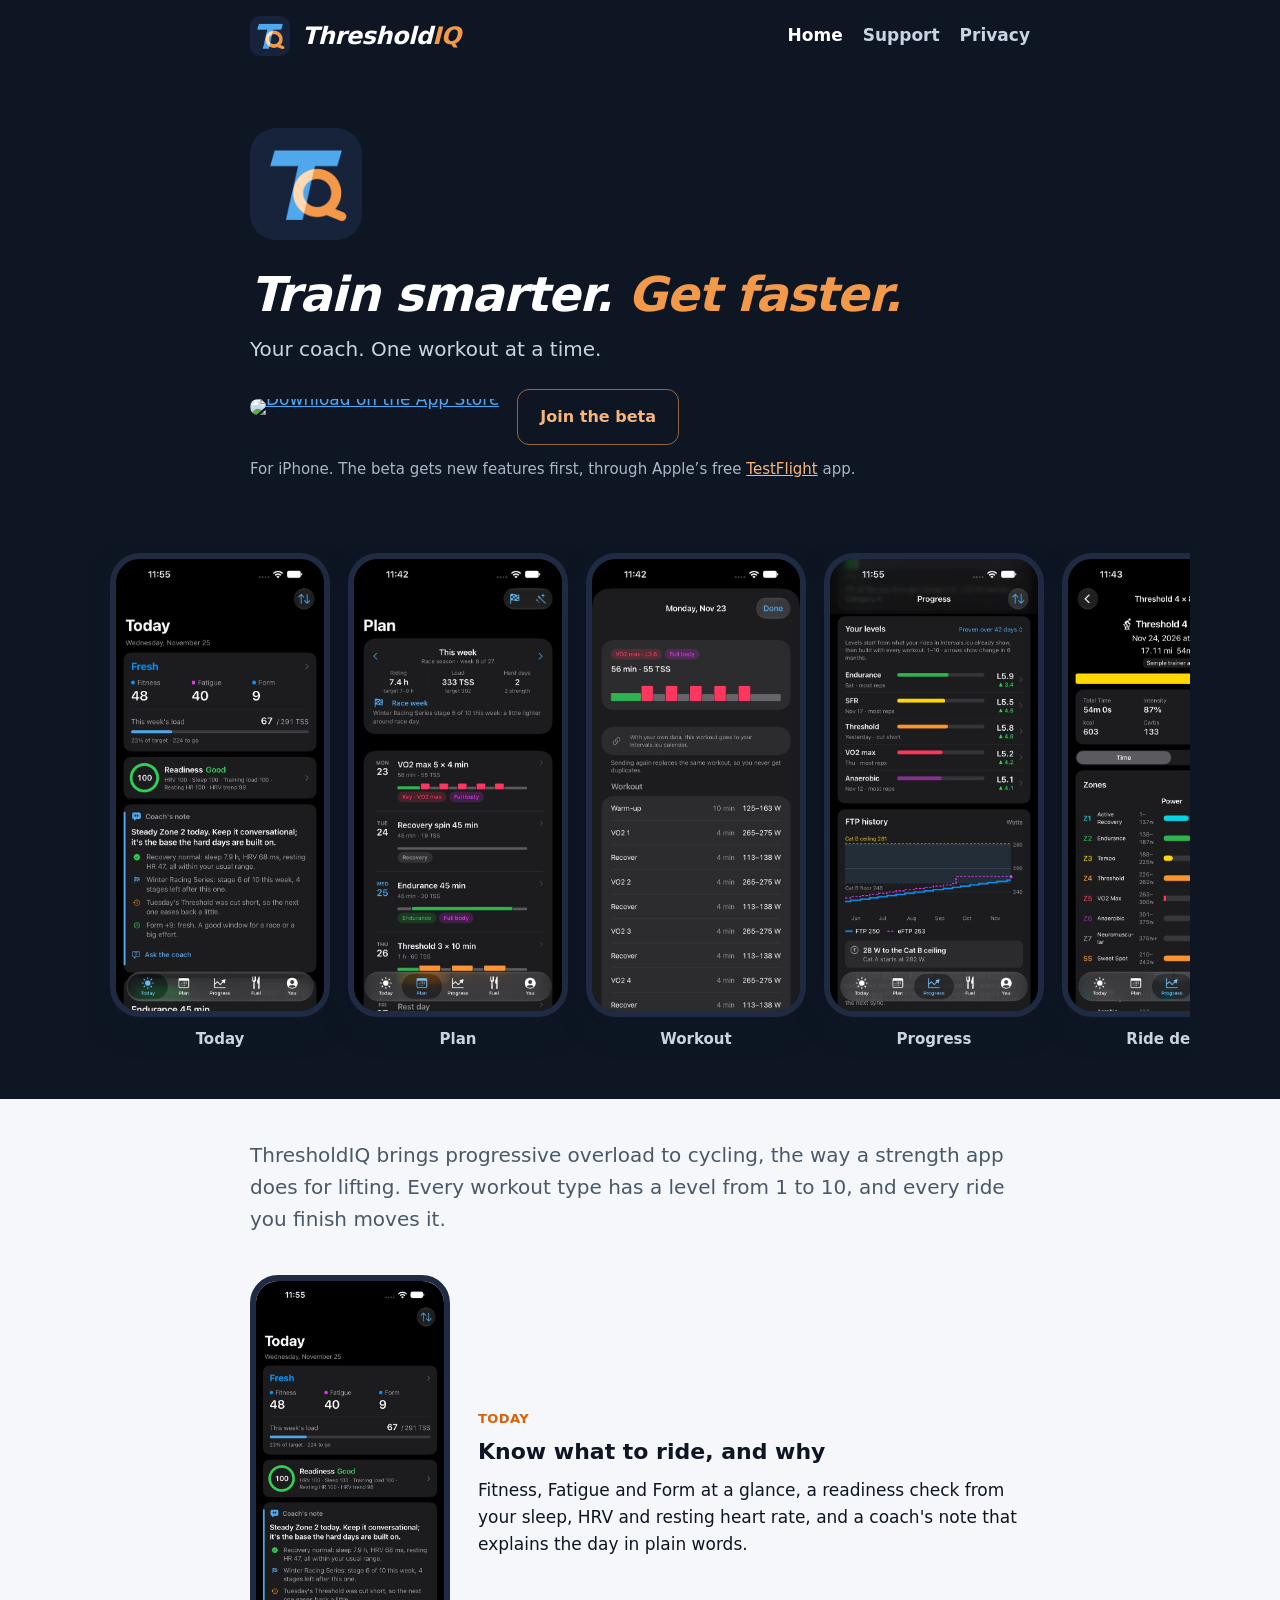
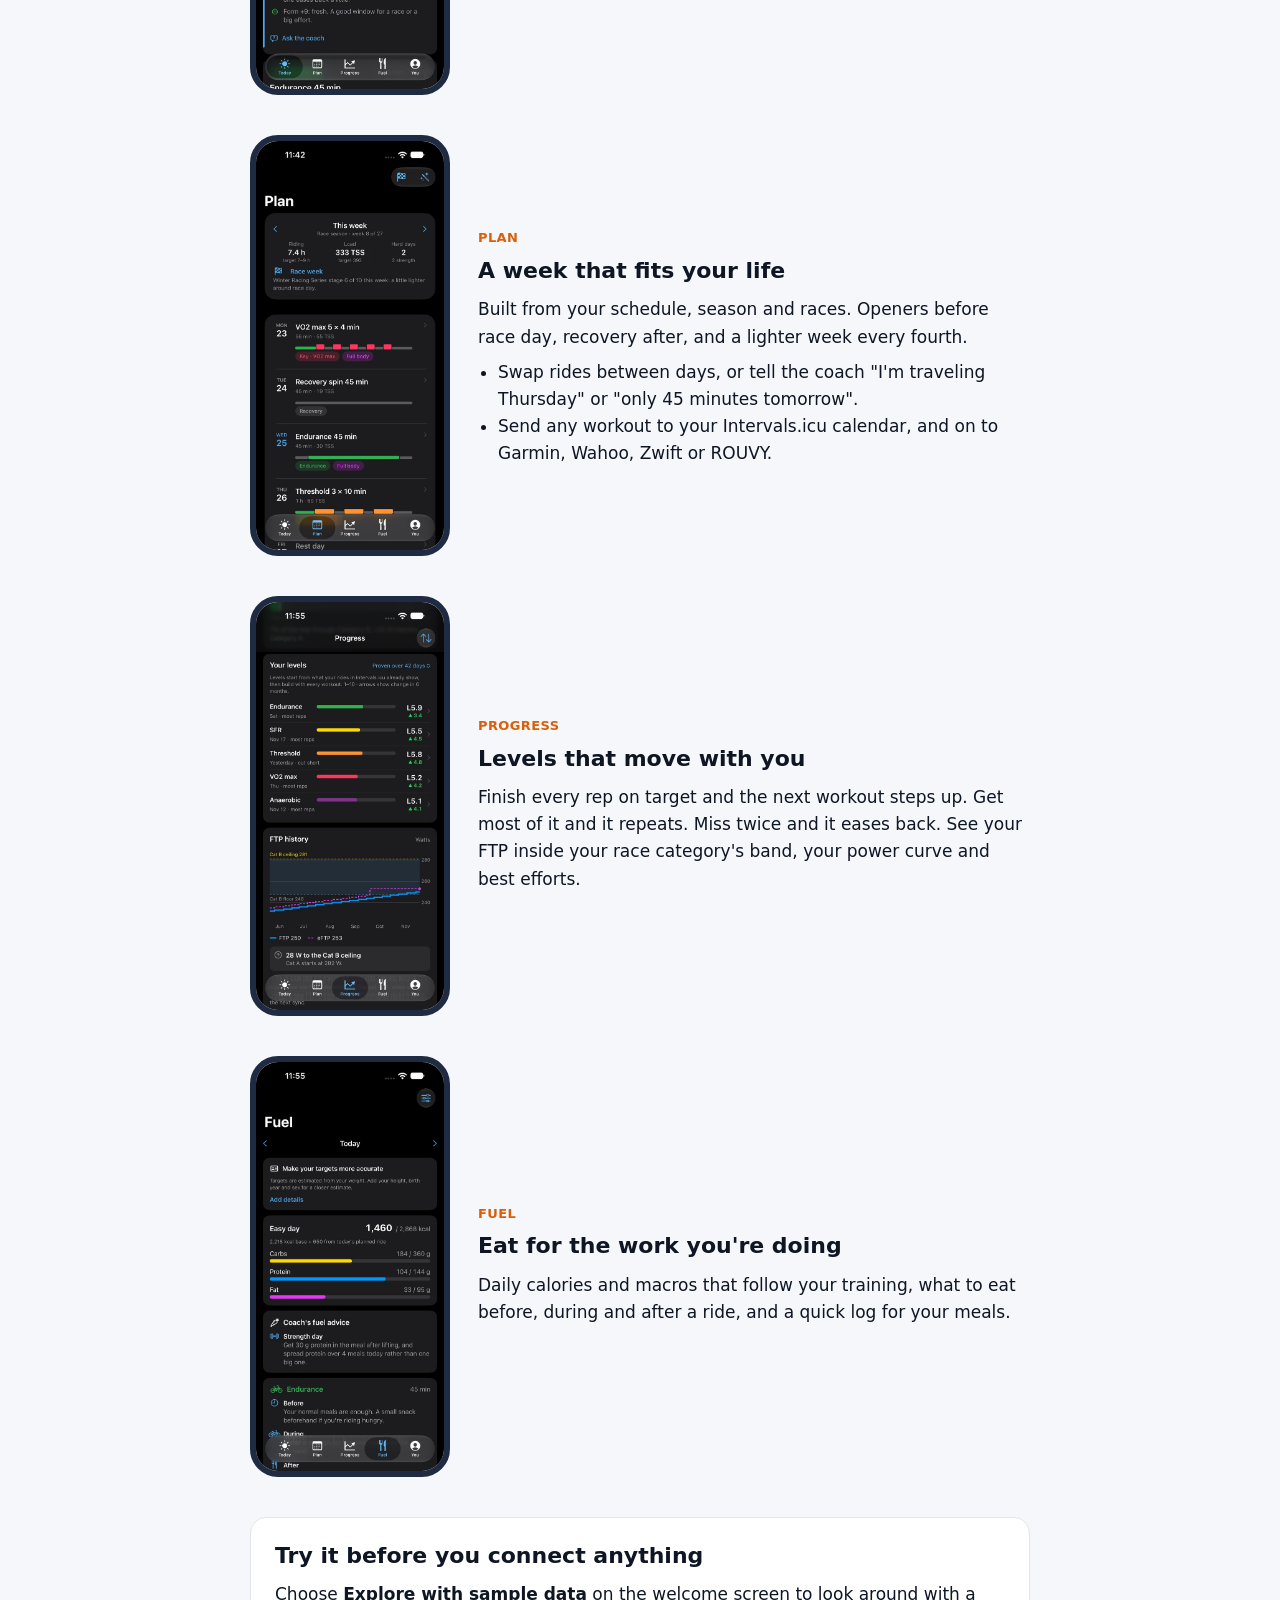
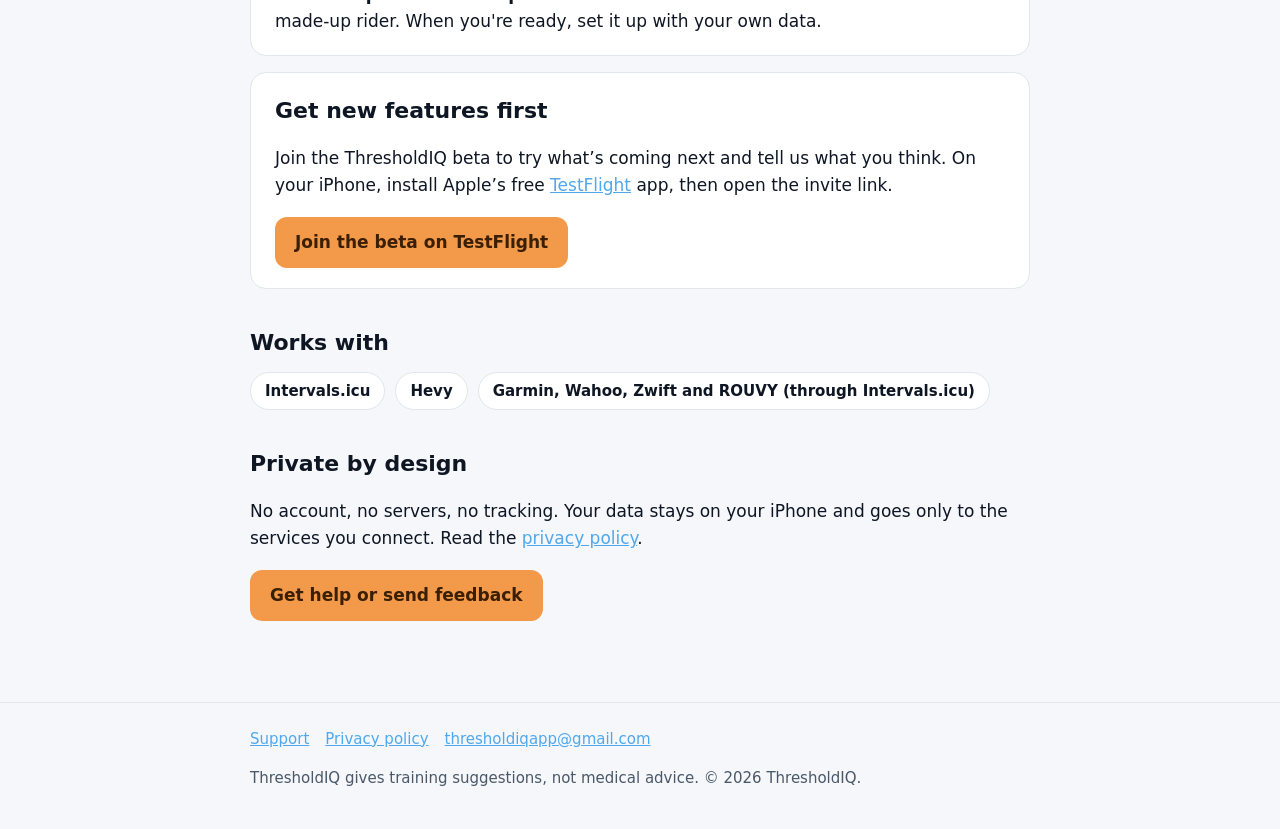
==== index.html @ c9ca1967 "Home: link the TestFlight app in the hero Co-Authored-By: Claude Opus 5.5 <noreply@anthropic.com> Cl" ====
<!doctype html>
<html lang="en">
<head>
<meta charset="utf-8">
<meta name="viewport" content="width=device-width, initial-scale=1">
<title>ThresholdIQ — Train smarter. Get faster.</title>
<meta name="description" content="Progressive overload for cycling. Every workout type has a level, and every ride you finish moves it. Works with Intervals.icu and Hevy.">
<meta property="og:title" content="ThresholdIQ — Train smarter. Get faster.">
<meta property="og:description" content="Progressive overload for cycling. Your coach, one workout at a time.">
<meta property="og:image" content="https://chadritchie.github.io/thresholdiq-site/assets/og-image.png">
<meta property="og:url" content="https://chadritchie.github.io/thresholdiq-site/">
<meta name="twitter:card" content="summary_large_image">
<link rel="icon" href="assets/favicon.png">
<link rel="apple-touch-icon" href="assets/apple-touch-icon.png">
<link rel="stylesheet" href="assets/site.css?v=1.3.1">
</head>
<body>
<a class="skip" href="#main">Skip to content</a>
<header class="site"><div class="wrap">
<a class="brand" href=""><img src="assets/icon-256.png" alt=""><span class="wordmark">Threshold<span>IQ</span></span></a>
<nav class="site" aria-label="Main"><a href="" aria-current="page">Home</a><a href="support/">Support</a><a href="privacy/">Privacy</a></nav>
</div></header>
<section class="hero"><div class="wrap">
<img src="assets/icon-256.png" alt="ThresholdIQ app icon">
<h1>Train smarter. <span>Get faster.</span></h1>
<p>Your coach. One workout at a time.</p>
<div class="get">
<a class="appstore" href="https://apps.apple.com/us/app/thresholdiq-cycling-coach/id6838112143?itscg=30200&amp;itsct=apps_box_badge&amp;mttnsubad=6838112143"><img src="https://toolbox.marketingtools.apple.com/api/v2/badges/download-on-the-app-store/black/en-us?releaseDate=1795478400" alt="Download on the App Store" width="168" height="56"></a>
<a class="beta" href="https://testflight.apple.com/join/zXCqH4Hj">Join the beta</a>
</div>
<p class="fine">For iPhone. The beta gets new features first, through Apple&rsquo;s free <a href="https://apps.apple.com/us/app/testflight/id899247664">TestFlight</a> app.</p>
</div></section>

<section class="strip" aria-label="Screenshots">
<div class="shots">
<figure><img src="assets/screens/today.jpg" alt="Today: Fitness 48, Fatigue 40, Form +9, readiness 100 (good) and the coach's note" width="220" loading="lazy"><figcaption>Today</figcaption></figure>
<figure><img src="assets/screens/plan.jpg" alt="Plan: the week's workouts day by day" width="220" loading="lazy"><figcaption>Plan</figcaption></figure>
<figure><img src="assets/screens/workout.jpg" alt="A planned workout with its intervals and watt targets" width="220" loading="lazy"><figcaption>Workout</figcaption></figure>
<figure><img src="assets/screens/progress.jpg" alt="Progress: workout levels around L5 and FTP history with eFTP and the category ceiling" width="220" loading="lazy"><figcaption>Progress</figcaption></figure>
<figure><img src="assets/screens/ride-detail.jpg" alt="A ride's details with zones and charts" width="220" loading="lazy"><figcaption>Ride detail</figcaption></figure>
<figure><img src="assets/screens/fuel.jpg" alt="Fuel: an easy day's calories and macros so far, with the coach's fuel advice" width="220" loading="lazy"><figcaption>Fuel</figcaption></figure>
</div>
</section>

<main id="main"><div class="wrap">
<p class="lead">ThresholdIQ brings progressive overload to cycling, the way a strength app does for lifting. Every workout type has a level from 1 to 10, and every ride you finish moves it.</p>

<div class="feature">
<img src="assets/screens/today.jpg" alt="" loading="lazy">
<div><span class="pill">Today</span><h2>Know what to ride, and why</h2>
<p>Fitness, Fatigue and Form at a glance, a readiness check from your sleep, HRV and resting heart rate, and a coach's note that explains the day in plain words.</p></div>
</div>

<div class="feature">
<img src="assets/screens/plan.jpg" alt="" loading="lazy">
<div><span class="pill">Plan</span><h2>A week that fits your life</h2>
<p>Built from your schedule, season and races. Openers before race day, recovery after, and a lighter week every fourth.</p>
<ul><li>Swap rides between days, or tell the coach "I'm traveling Thursday" or "only 45 minutes tomorrow".</li>
<li>Send any workout to your Intervals.icu calendar, and on to Garmin, Wahoo, Zwift or ROUVY.</li></ul></div>
</div>

<div class="feature">
<img src="assets/screens/progress.jpg" alt="" loading="lazy">
<div><span class="pill">Progress</span><h2>Levels that move with you</h2>
<p>Finish every rep on target and the next workout steps up. Get most of it and it repeats. Miss twice and it eases back. See your FTP inside your race category's band, your power curve and best efforts.</p></div>
</div>

<div class="feature">
<img src="assets/screens/fuel.jpg" alt="" loading="lazy">
<div><span class="pill">Fuel</span><h2>Eat for the work you're doing</h2>
<p>Daily calories and macros that follow your training, what to eat before, during and after a ride, and a quick log for your meals.</p></div>
</div>

<div class="card">
<h2 style="margin-top:0">Try it before you connect anything</h2>
<p style="margin:0">Choose <strong>Explore with sample data</strong> on the welcome screen to look around with a made-up rider. When you're ready, set it up with your own data.</p>
</div>

<div class="card" id="beta">
<h2 style="margin-top:0">Get new features first</h2>
<p>Join the ThresholdIQ beta to try what&rsquo;s coming next and tell us what you think. On your iPhone, install Apple&rsquo;s free <a href="https://apps.apple.com/us/app/testflight/id899247664">TestFlight</a> app, then open the invite link.</p>
<p style="margin:0"><a class="btn" href="https://testflight.apple.com/join/zXCqH4Hj">Join the beta on TestFlight</a></p>
</div>

<h2>Works with</h2>
<div class="works"><span>Intervals.icu</span><span>Hevy</span><span>Garmin, Wahoo, Zwift and ROUVY (through Intervals.icu)</span></div>

<h2>Private by design</h2>
<p>No account, no servers, no tracking. Your data stays on your iPhone and goes only to the services you connect. Read the <a href="privacy/">privacy policy</a>.</p>

<p><a class="btn" href="support/">Get help or send feedback</a></p>
</div></main>
<footer class="site"><div class="wrap">
<a href="support/">Support</a><a href="privacy/">Privacy policy</a><a href="mailto:thresholdiqapp@gmail.com">thresholdiqapp@gmail.com</a>
<p>ThresholdIQ gives training suggestions, not medical advice. © 2026 ThresholdIQ.</p>
</div></footer>
</body>
</html>
---- assets/site.css ----
:root{--navy:#0E1624;--tile:#16233A;--blue:#4FA8EE;--orange:#F2994A;--orange-light:#D9600B;--ink:#0E1624;--muted:#4A5868;--bg:#F5F7FA;--card:#FFFFFF;--line:#E1E6ED}
@media (prefers-color-scheme: dark){:root{--ink:#F2F4F8;--muted:#AAB6C5;--bg:#0E1624;--card:#16233A;--line:#24344F;--orange-light:#F2994A}}
*{box-sizing:border-box}
body{margin:0;font-family:Inter,-apple-system,BlinkMacSystemFont,"Segoe UI",system-ui,sans-serif;background:var(--bg);color:var(--ink);line-height:1.6;font-size:17px}
a{color:var(--blue)}a:hover{color:var(--orange-light)}
.skip{position:absolute;left:-999px}.skip:focus{left:16px;top:16px;background:var(--card);padding:8px 12px;border-radius:8px;z-index:9}
header.site{background:var(--navy);color:#fff}
header.site .wrap{display:flex;align-items:center;justify-content:space-between;gap:16px;flex-wrap:wrap;padding-top:16px;padding-bottom:16px}
.brand{display:inline-flex;align-items:center;gap:12px;color:#fff;text-decoration:none}
.brand img{width:40px;height:40px;border-radius:10px}
.wordmark{font-weight:900;font-style:italic;font-size:24px;letter-spacing:-.5px;color:#fff}
.wordmark span{color:var(--orange)}
nav.site a{color:#C9D4E2;text-decoration:none;margin-left:20px;font-weight:600}
nav.site a:hover,nav.site a[aria-current=page]{color:#fff}
.wrap{max-width:820px;margin:0 auto;padding:0 20px}
main{padding:40px 0 64px}
h1{font-size:clamp(32px,6vw,48px);line-height:1.1;margin:0 0 12px;font-weight:900;font-style:italic;letter-spacing:-1px}
h2{font-size:22px;margin:36px 0 8px}
.lead{font-size:20px;color:var(--muted);margin:0 0 24px}
.card{background:var(--card);border:1px solid var(--line);border-radius:16px;padding:20px 24px;margin:16px 0}
.hero{background:var(--navy);color:#fff;padding:56px 0}
.hero h1{color:#fff}.hero h1 span{color:var(--orange)}
.hero p{color:#C9D4E2;font-size:20px;margin:0}
.hero img{width:112px;height:112px;border-radius:26px;margin-bottom:20px}
.grid{display:grid;grid-template-columns:repeat(auto-fit,minmax(220px,1fr));gap:16px}
.btn{display:inline-block;background:var(--orange);color:#3A1F02;font-weight:700;text-decoration:none;padding:12px 20px;border-radius:12px;min-height:44px}
.btn:hover{color:#3A1F02;filter:brightness(1.05)}
footer.site{border-top:1px solid var(--line);padding:24px 0;color:var(--muted);font-size:15px}
footer.site a{margin-right:16px}
.meta{color:var(--muted);font-size:15px}
/* 1.1: screenshots, feature rows, social image */
.hero .status{display:inline-block;margin-top:20px;padding:6px 14px;border-radius:999px;background:rgba(242,153,74,.16);color:#F7B57A;font-weight:700;font-size:15px;text-decoration:none}
.hero a.status:hover{background:rgba(242,153,74,.28)}
.shots{display:flex;gap:18px;overflow-x:auto;scroll-snap-type:x mandatory;padding:8px 20px 20px;margin:0 auto;max-width:1100px}
.shots figure{flex:0 0 auto;margin:0;scroll-snap-align:center;text-align:center}
.shots img{display:block;width:220px;height:auto;border-radius:30px;border:6px solid #1E2B42;box-shadow:0 12px 30px rgba(14,22,36,.25)}
.shots figcaption{margin-top:10px;font-weight:700;font-size:15px;color:var(--muted)}
.strip{background:var(--navy);padding:8px 0 28px}
.strip figcaption{color:#C9D4E2}
.feature{display:grid;grid-template-columns:200px 1fr;gap:28px;align-items:center;margin:40px 0}
.feature img{width:200px;border-radius:28px;border:6px solid #1E2B42}
.feature h2{margin-top:0}
.feature p{margin:0 0 8px}
.feature ul{margin:8px 0 0;padding-left:20px}
@media (max-width:560px){.feature{grid-template-columns:1fr}.feature img{width:180px;margin:0 auto}}
.pill{display:inline-block;font-size:13px;font-weight:800;letter-spacing:.4px;text-transform:uppercase;color:var(--orange-light);margin-bottom:4px}
.works{display:flex;flex-wrap:wrap;gap:10px;margin:12px 0 0}
.works span{background:var(--card);border:1px solid var(--line);border-radius:999px;padding:6px 14px;font-weight:600;font-size:15px}
@media (prefers-reduced-motion:no-preference){.shots{scroll-behavior:smooth}}
/* 1.3: App Store badge and beta link */
.get{display:flex;flex-wrap:wrap;align-items:center;gap:14px 18px;margin-top:24px}
.get .appstore{display:inline-block;line-height:0}
.get .appstore img{height:56px;width:auto}
.get .beta{display:inline-flex;align-items:center;height:56px;padding:0 22px;border-radius:12px;border:1.5px solid rgba(242,153,74,.6);color:#F7B57A;font-weight:700;font-size:16px;text-decoration:none}
.get .beta:hover{background:rgba(242,153,74,.16);color:#F7B57A}
.hero .fine{font-size:15px;color:#AAB6C5;margin-top:12px}
.hero .fine a{color:#F7B57A}
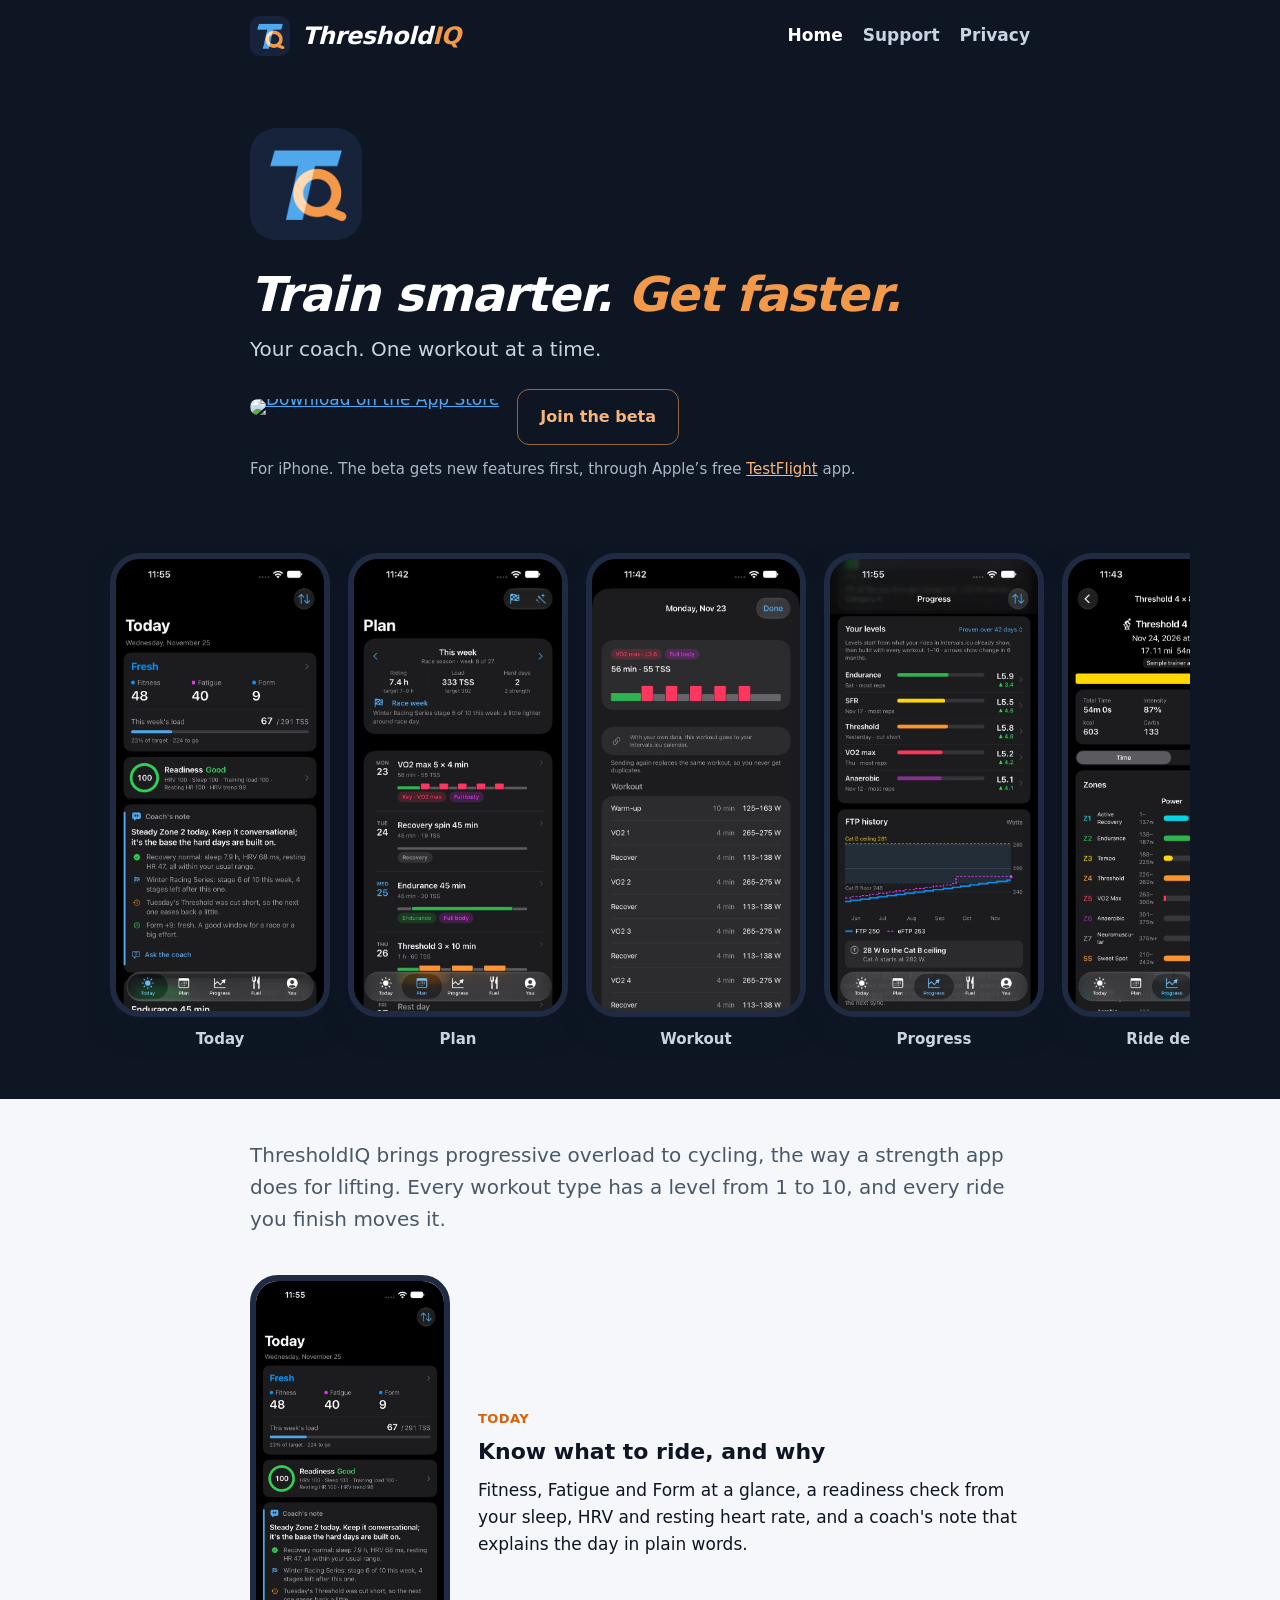
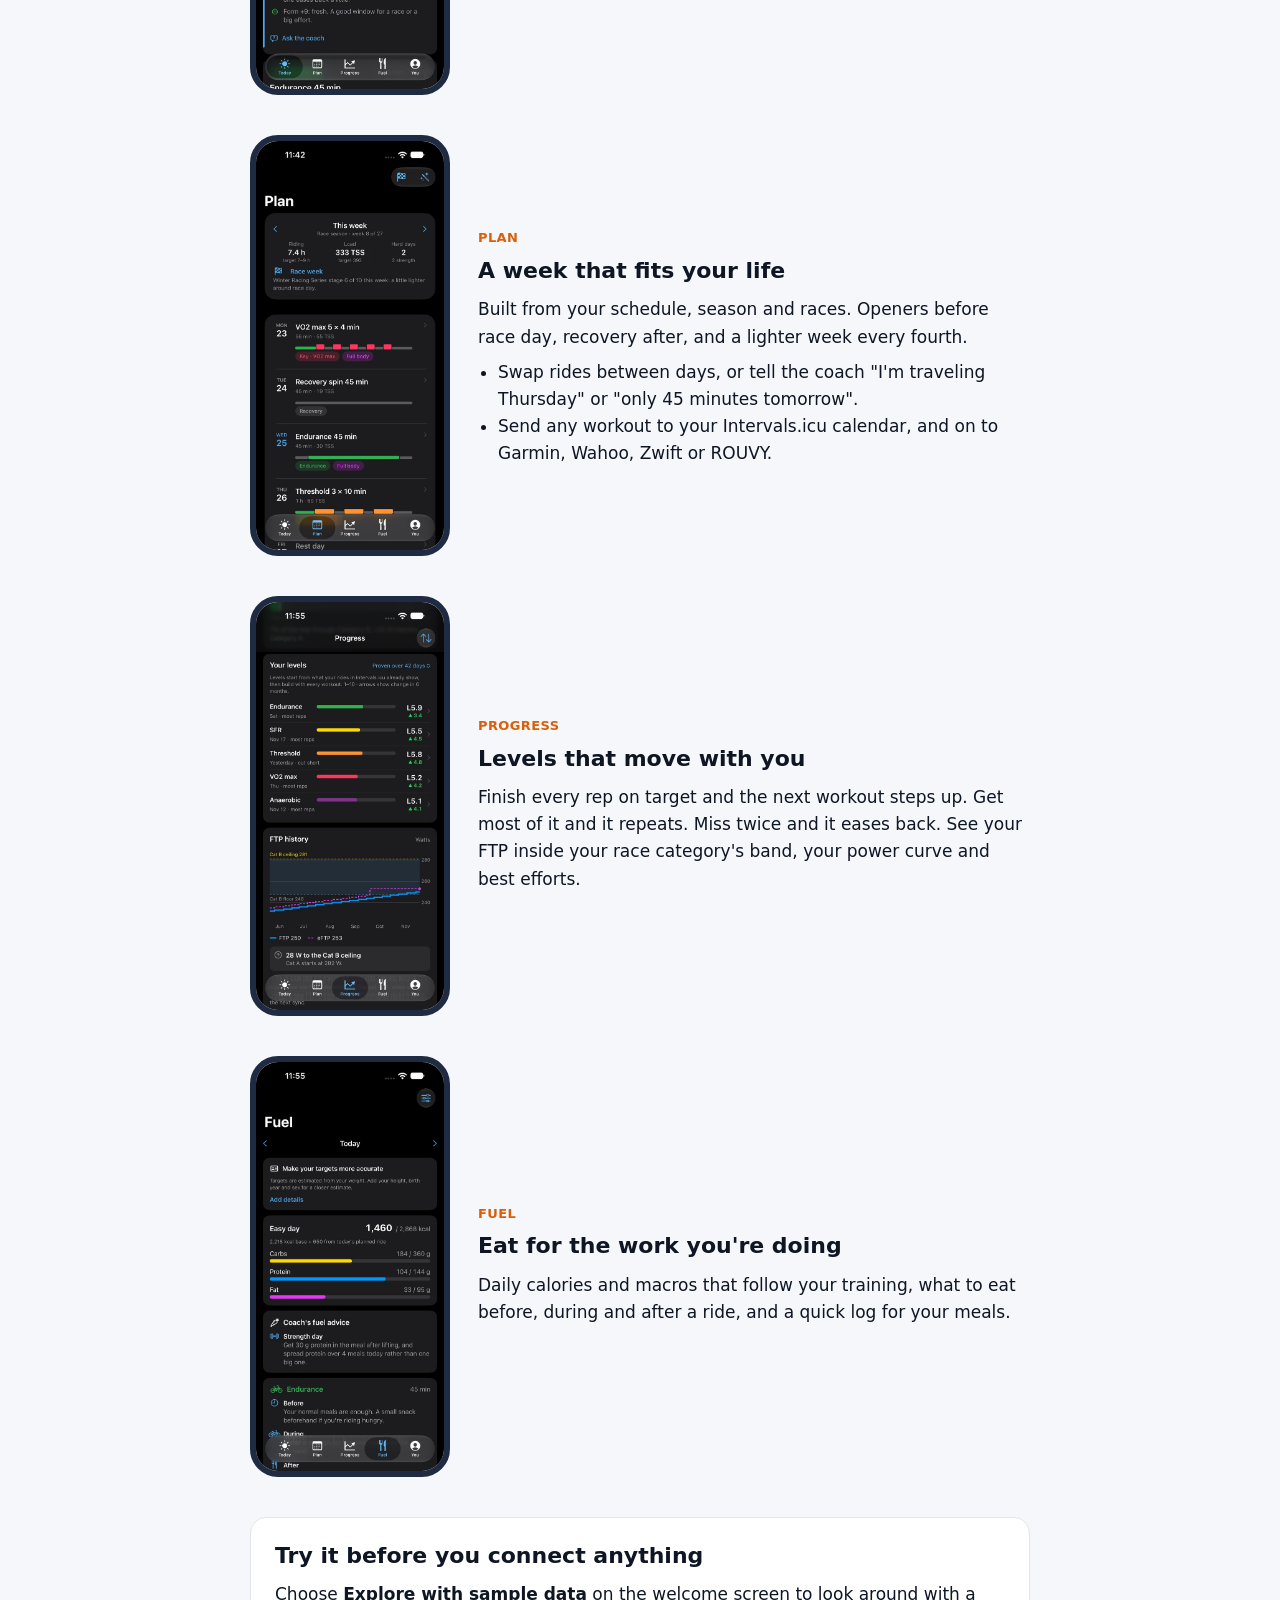
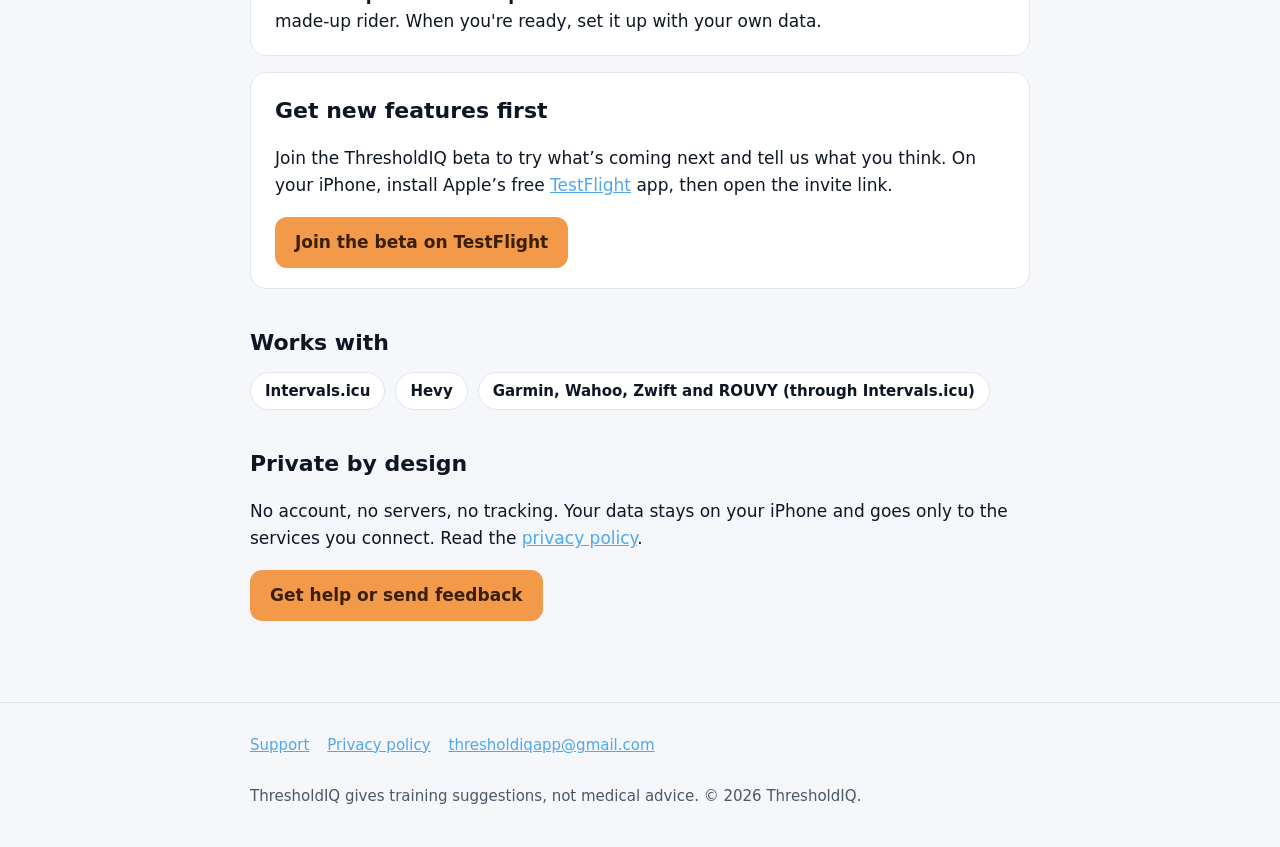
==== commit 78fb8efd: "Footer links stay on one line and are easier to tap on phones Co-Authored-By: Claude Opus 5.5 <norep" ====
--- a/index.html
+++ b/index.html
@@ -12,7 +12,7 @@
 <meta name="twitter:card" content="summary_large_image">
 <link rel="icon" href="assets/favicon.png">
 <link rel="apple-touch-icon" href="assets/apple-touch-icon.png">
-<link rel="stylesheet" href="assets/site.css?v=1.3.1">
+<link rel="stylesheet" href="assets/site.css?v=1.3.2">
 </head>
 <body>
 <a class="skip" href="#main">Skip to content</a>
--- a/assets/site.css
+++ b/assets/site.css
@@ -55,3 +55,5 @@
 .get .beta:hover{background:rgba(242,153,74,.16);color:#F7B57A}
 .hero .fine{font-size:15px;color:#AAB6C5;margin-top:12px}
 .hero .fine a{color:#F7B57A}
+/* Footer links: keep each on one line, with room to tap */
+footer.site a{display:inline-block;white-space:nowrap;margin:0 18px 6px 0;padding:6px 0}
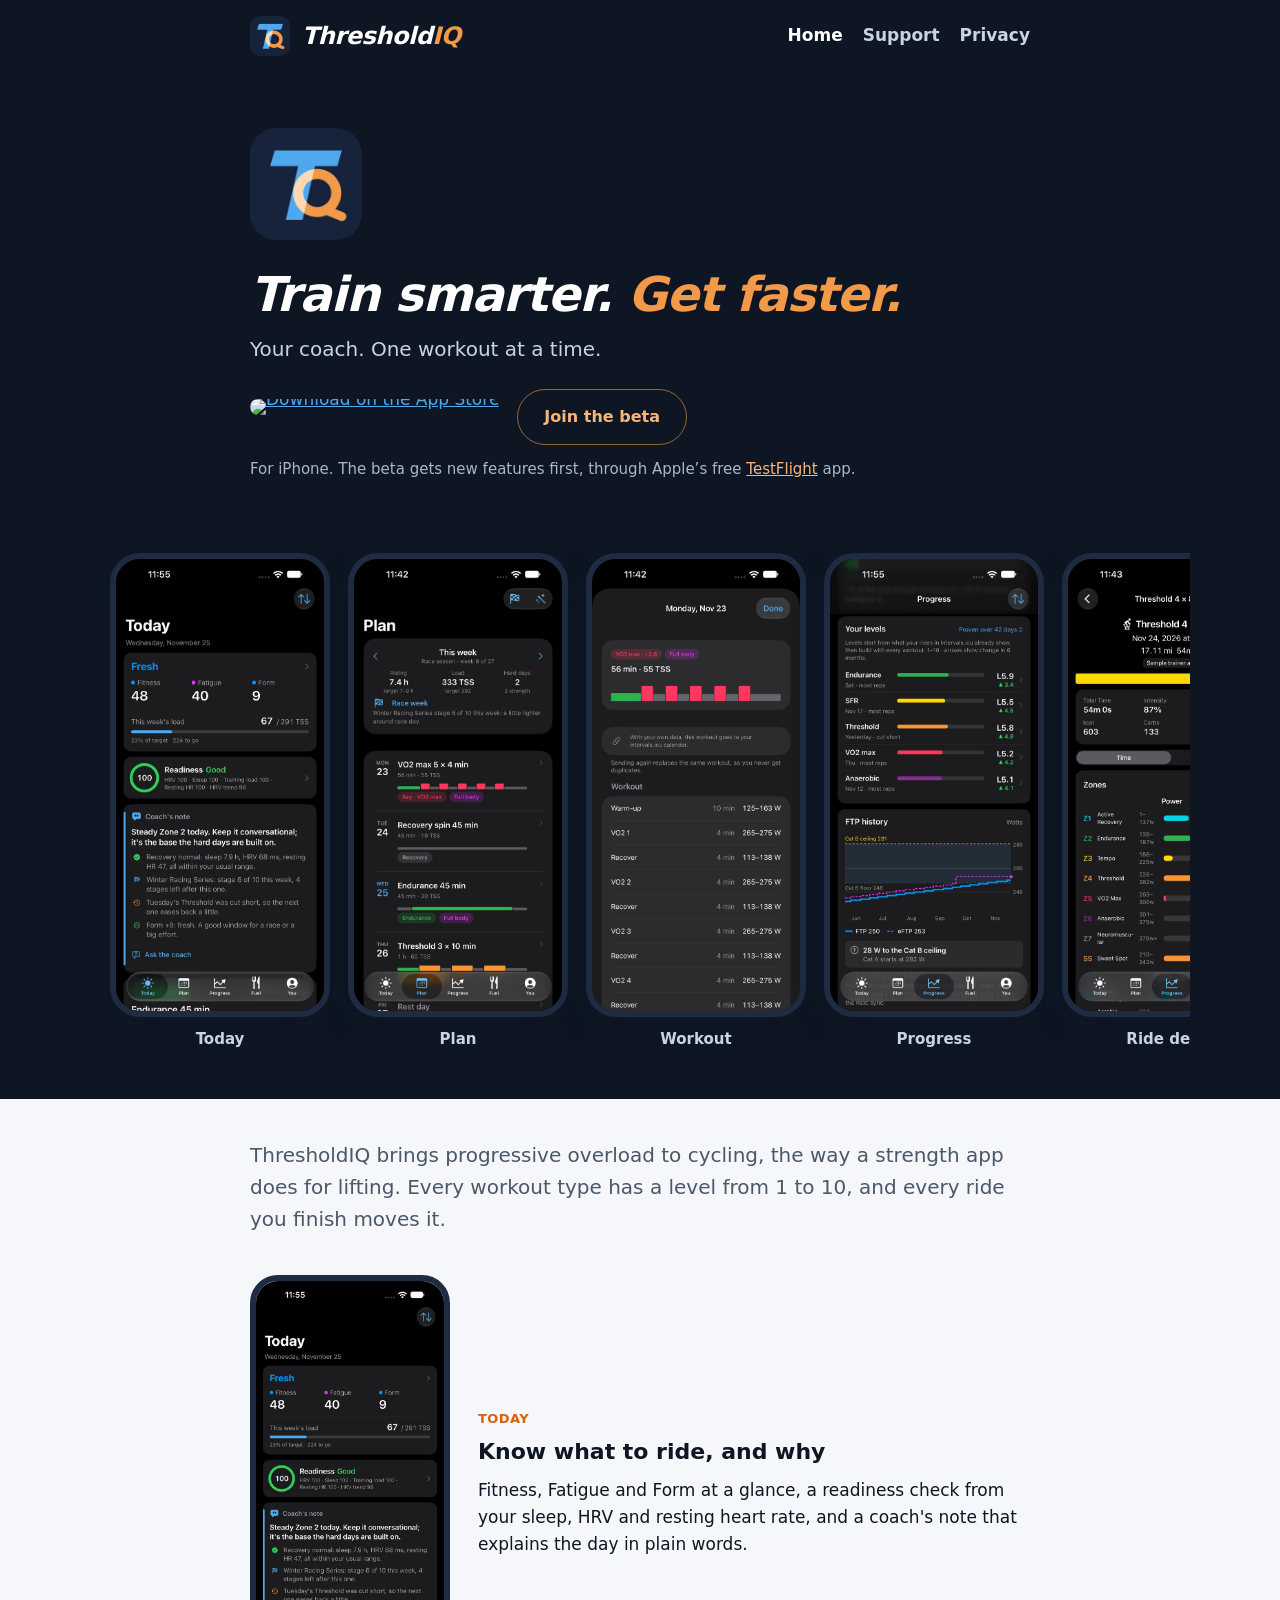
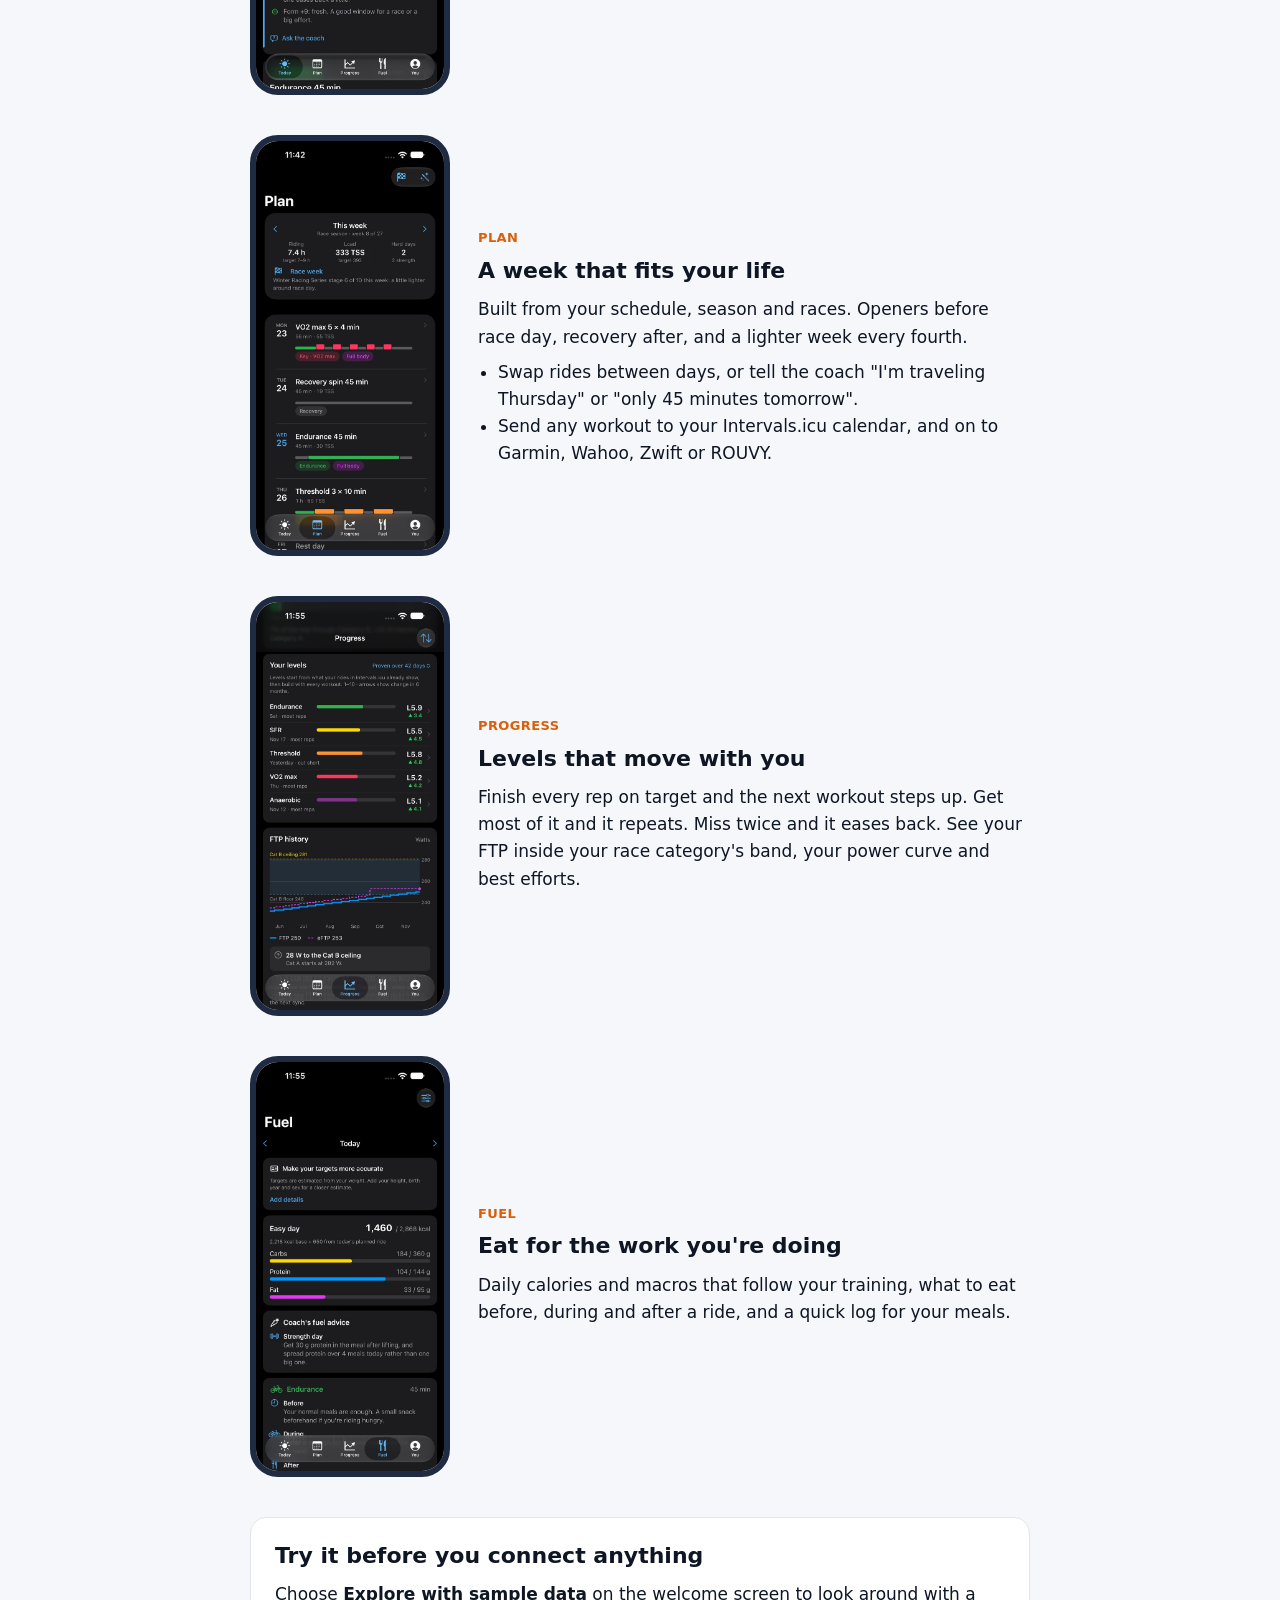
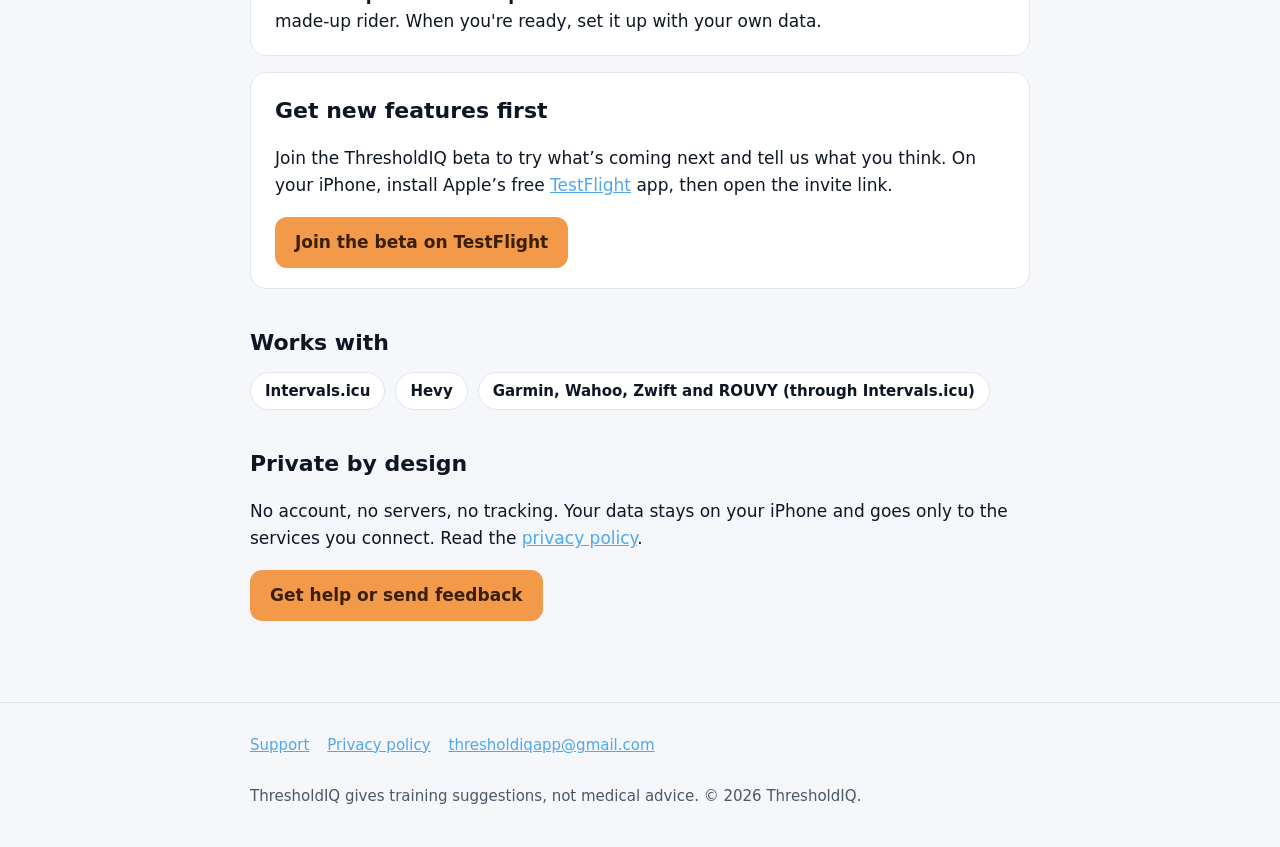
==== commit 047bb13f: "Join the beta: capsule shape to match the App Store badge Co-Authored-By: Claude Opus 5.5 <noreply@a" ====
--- a/index.html
+++ b/index.html
@@ -12,7 +12,7 @@
 <meta name="twitter:card" content="summary_large_image">
 <link rel="icon" href="assets/favicon.png">
 <link rel="apple-touch-icon" href="assets/apple-touch-icon.png">
-<link rel="stylesheet" href="assets/site.css?v=1.3.2">
+<link rel="stylesheet" href="assets/site.css?v=1.3.3">
 </head>
 <body>
 <a class="skip" href="#main">Skip to content</a>
--- a/assets/site.css
+++ b/assets/site.css
@@ -51,7 +51,7 @@
 .get{display:flex;flex-wrap:wrap;align-items:center;gap:14px 18px;margin-top:24px}
 .get .appstore{display:inline-block;line-height:0}
 .get .appstore img{height:56px;width:auto}
-.get .beta{display:inline-flex;align-items:center;height:56px;padding:0 22px;border-radius:12px;border:1.5px solid rgba(242,153,74,.6);color:#F7B57A;font-weight:700;font-size:16px;text-decoration:none}
+.get .beta{display:inline-flex;align-items:center;height:56px;padding:0 26px;border-radius:999px;border:1.5px solid rgba(242,153,74,.6);color:#F7B57A;font-weight:700;font-size:16px;text-decoration:none}
 .get .beta:hover{background:rgba(242,153,74,.16);color:#F7B57A}
 .hero .fine{font-size:15px;color:#AAB6C5;margin-top:12px}
 .hero .fine a{color:#F7B57A}
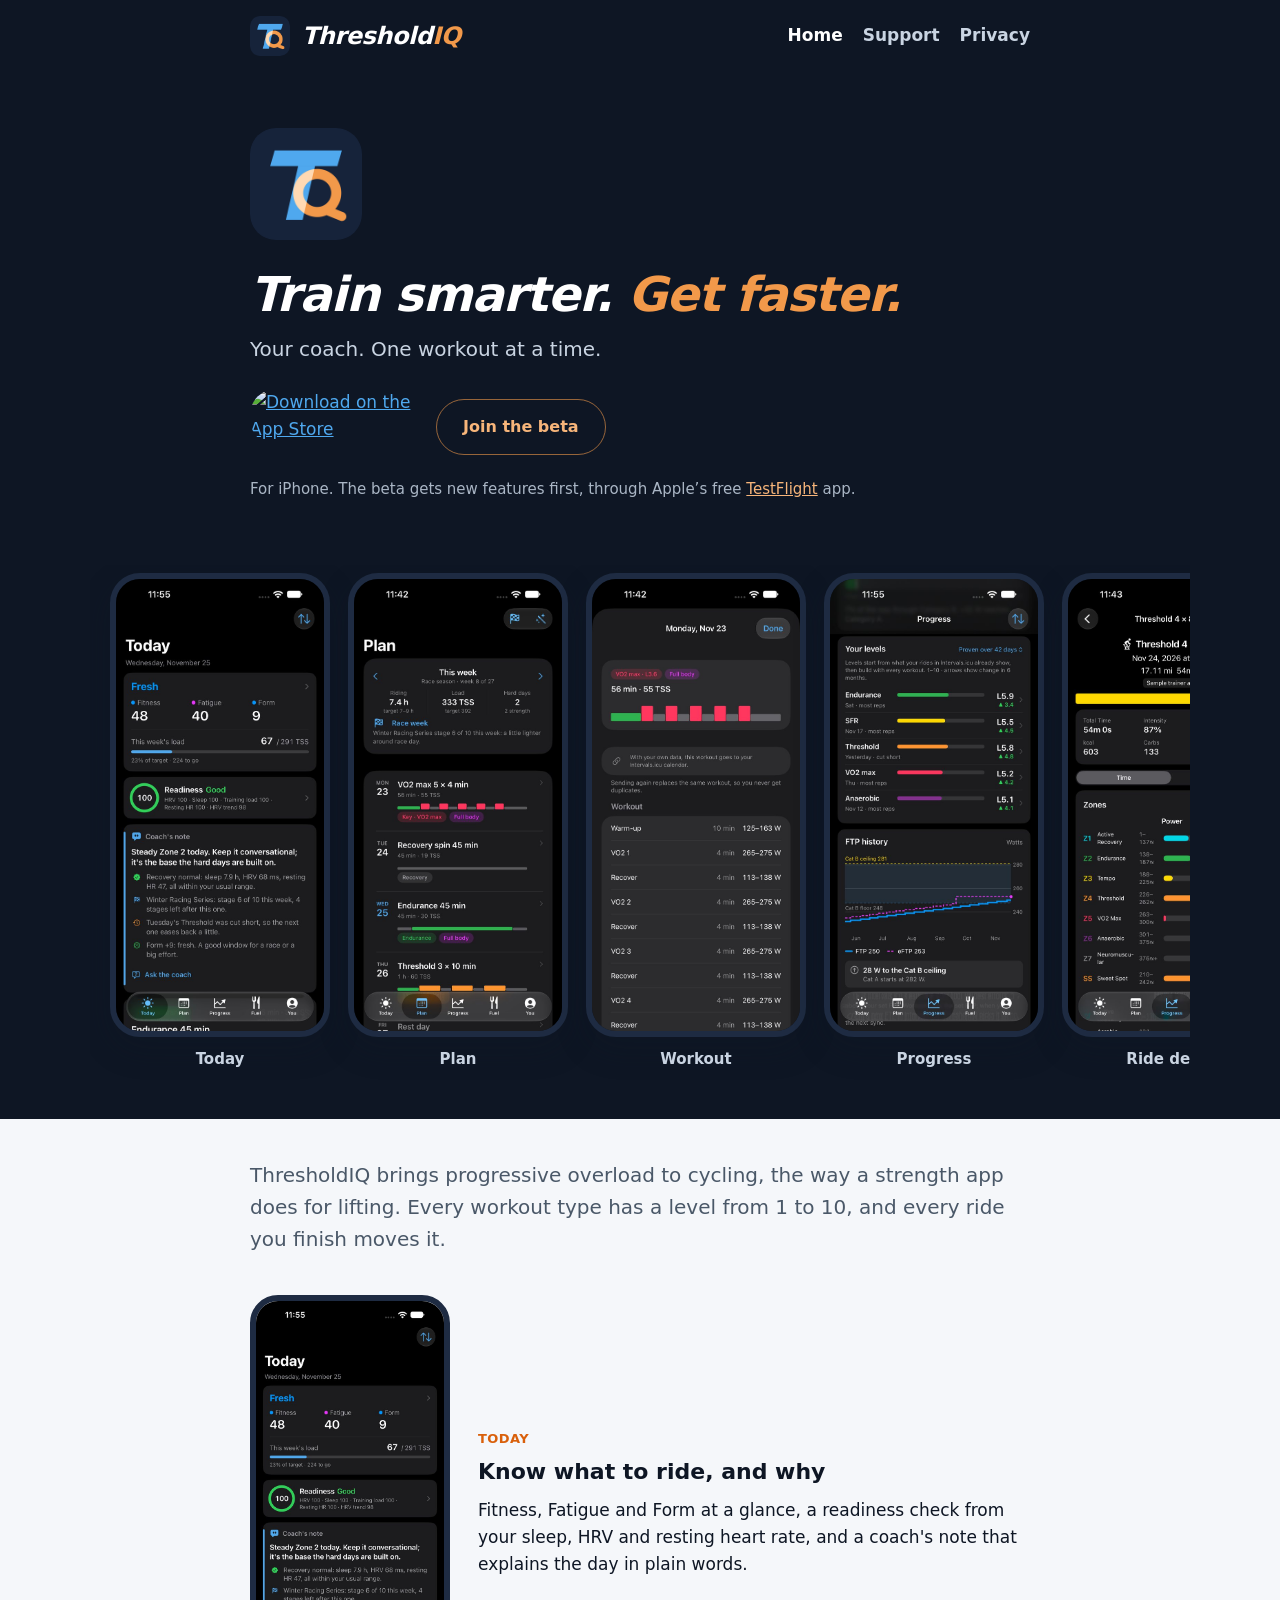
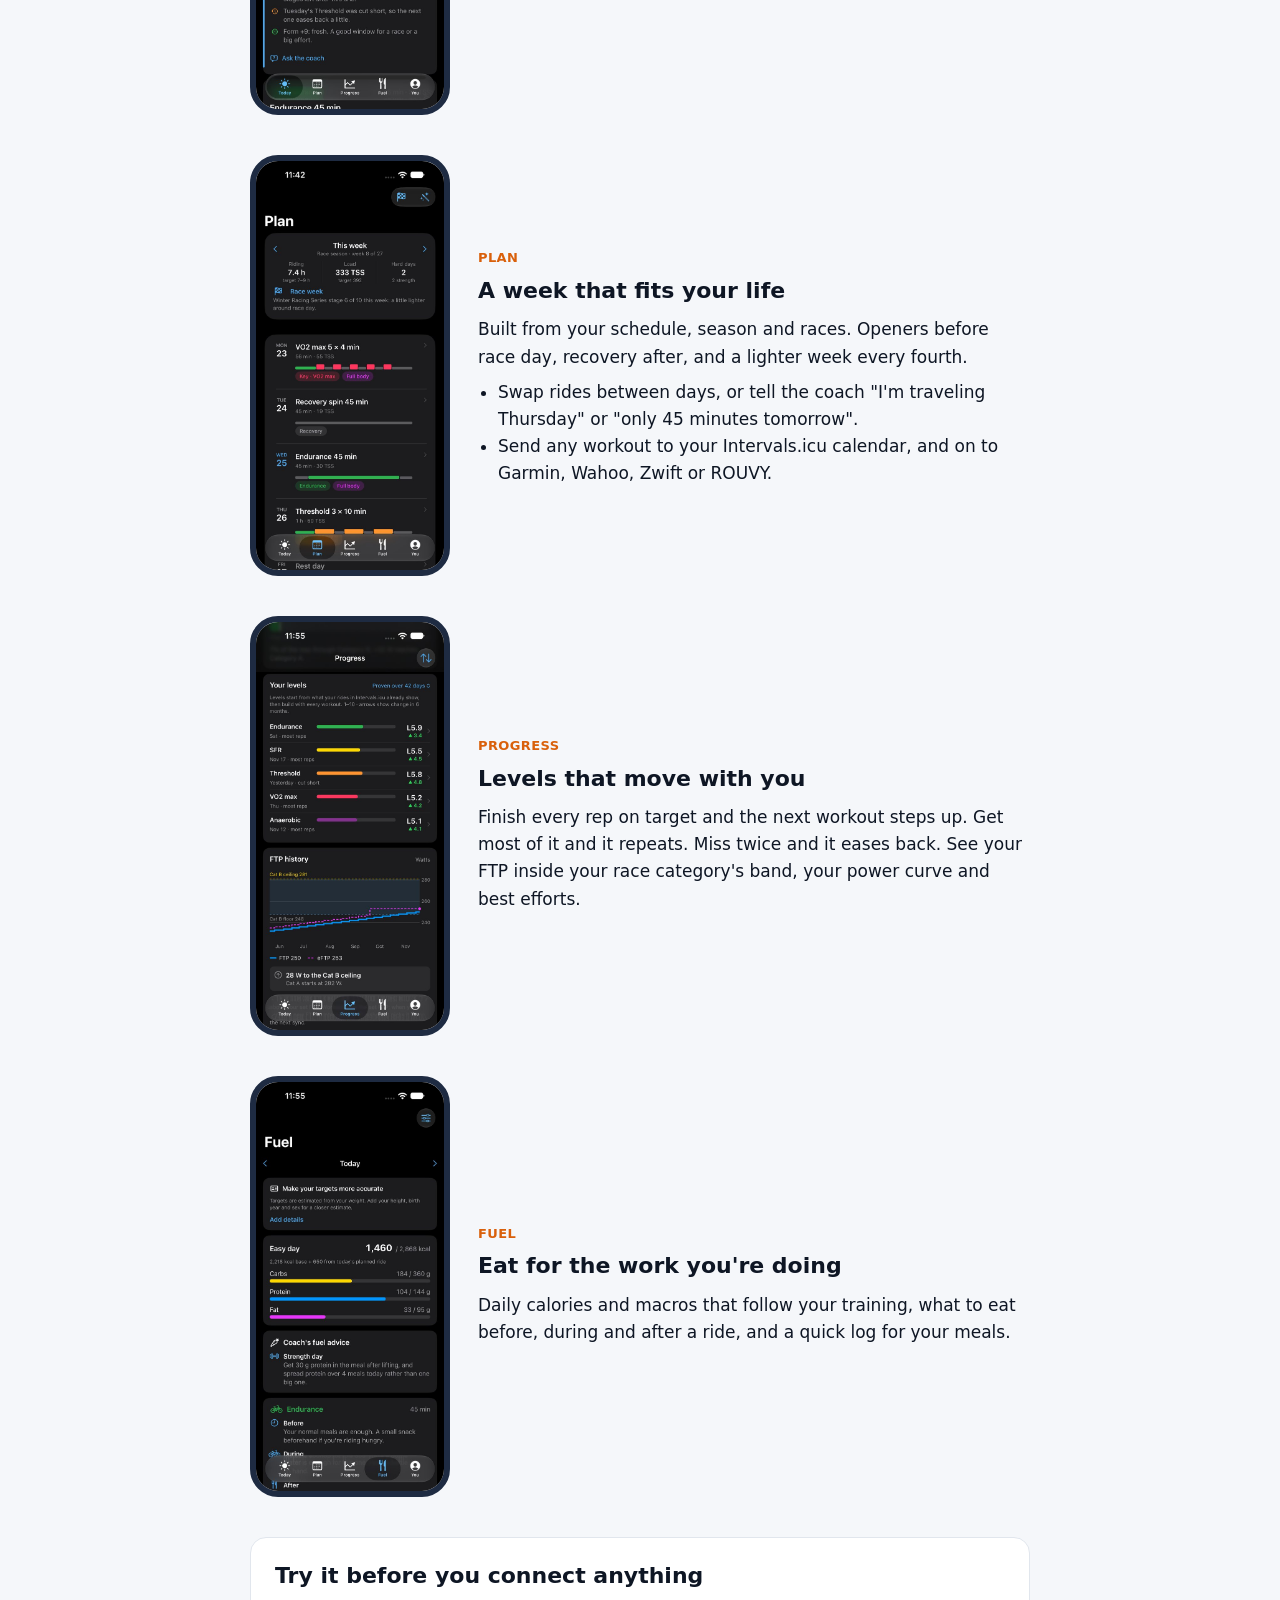
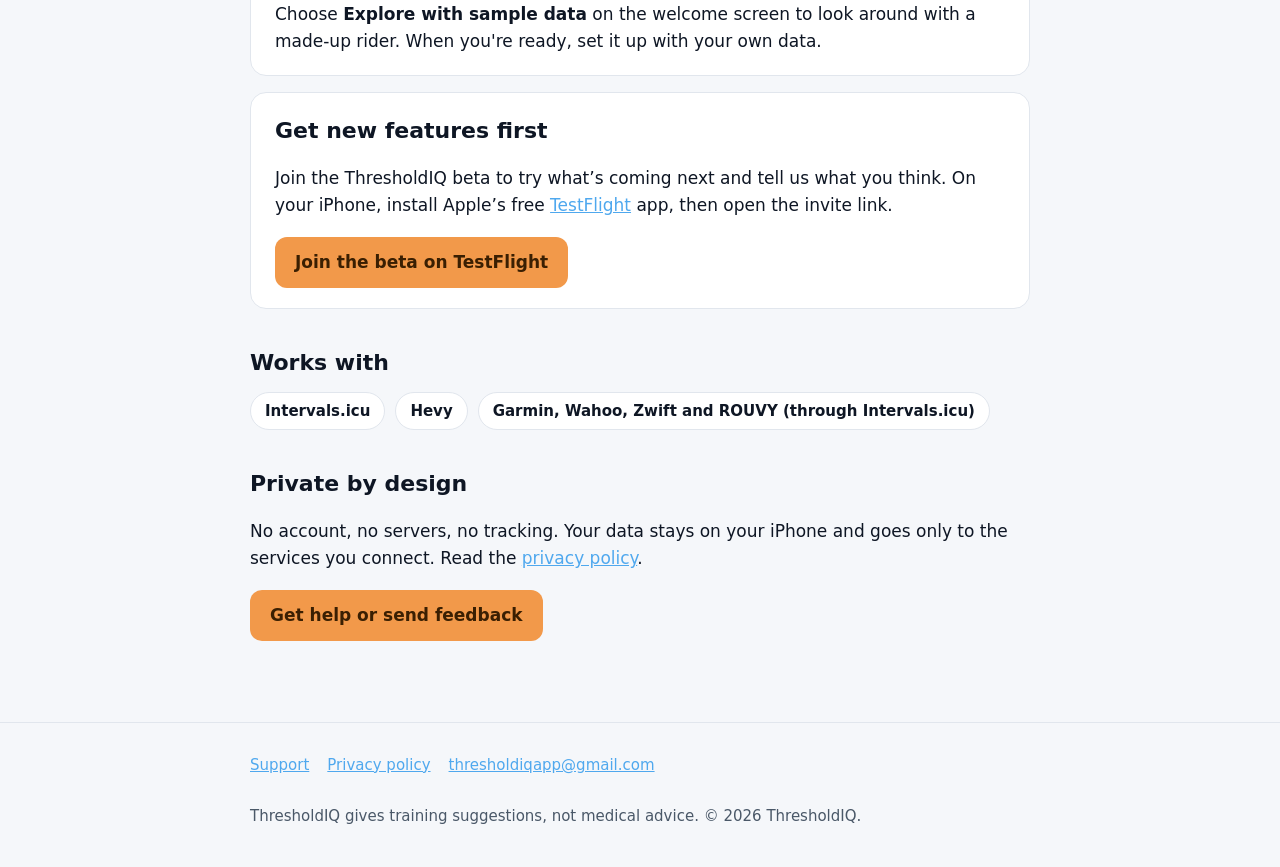
==== commit 0759f0fe: "Line up the App Store badge and Join the beta button Co-Authored-By: Claude Opus 5.5 <noreply@anthro" ====
--- a/index.html
+++ b/index.html
@@ -12,7 +12,7 @@
 <meta name="twitter:card" content="summary_large_image">
 <link rel="icon" href="assets/favicon.png">
 <link rel="apple-touch-icon" href="assets/apple-touch-icon.png">
-<link rel="stylesheet" href="assets/site.css?v=1.3.3">
+<link rel="stylesheet" href="assets/site.css?v=1.3.4">
 </head>
 <body>
 <a class="skip" href="#main">Skip to content</a>
--- a/assets/site.css
+++ b/assets/site.css
@@ -49,8 +49,8 @@
 @media (prefers-reduced-motion:no-preference){.shots{scroll-behavior:smooth}}
 /* 1.3: App Store badge and beta link */
 .get{display:flex;flex-wrap:wrap;align-items:center;gap:14px 18px;margin-top:24px}
-.get .appstore{display:inline-block;line-height:0}
-.get .appstore img{height:56px;width:auto}
+.get .appstore{display:flex}
+.get .appstore img{display:block;height:56px;width:auto}
 .get .beta{display:inline-flex;align-items:center;height:56px;padding:0 26px;border-radius:999px;border:1.5px solid rgba(242,153,74,.6);color:#F7B57A;font-weight:700;font-size:16px;text-decoration:none}
 .get .beta:hover{background:rgba(242,153,74,.16);color:#F7B57A}
 .hero .fine{font-size:15px;color:#AAB6C5;margin-top:12px}
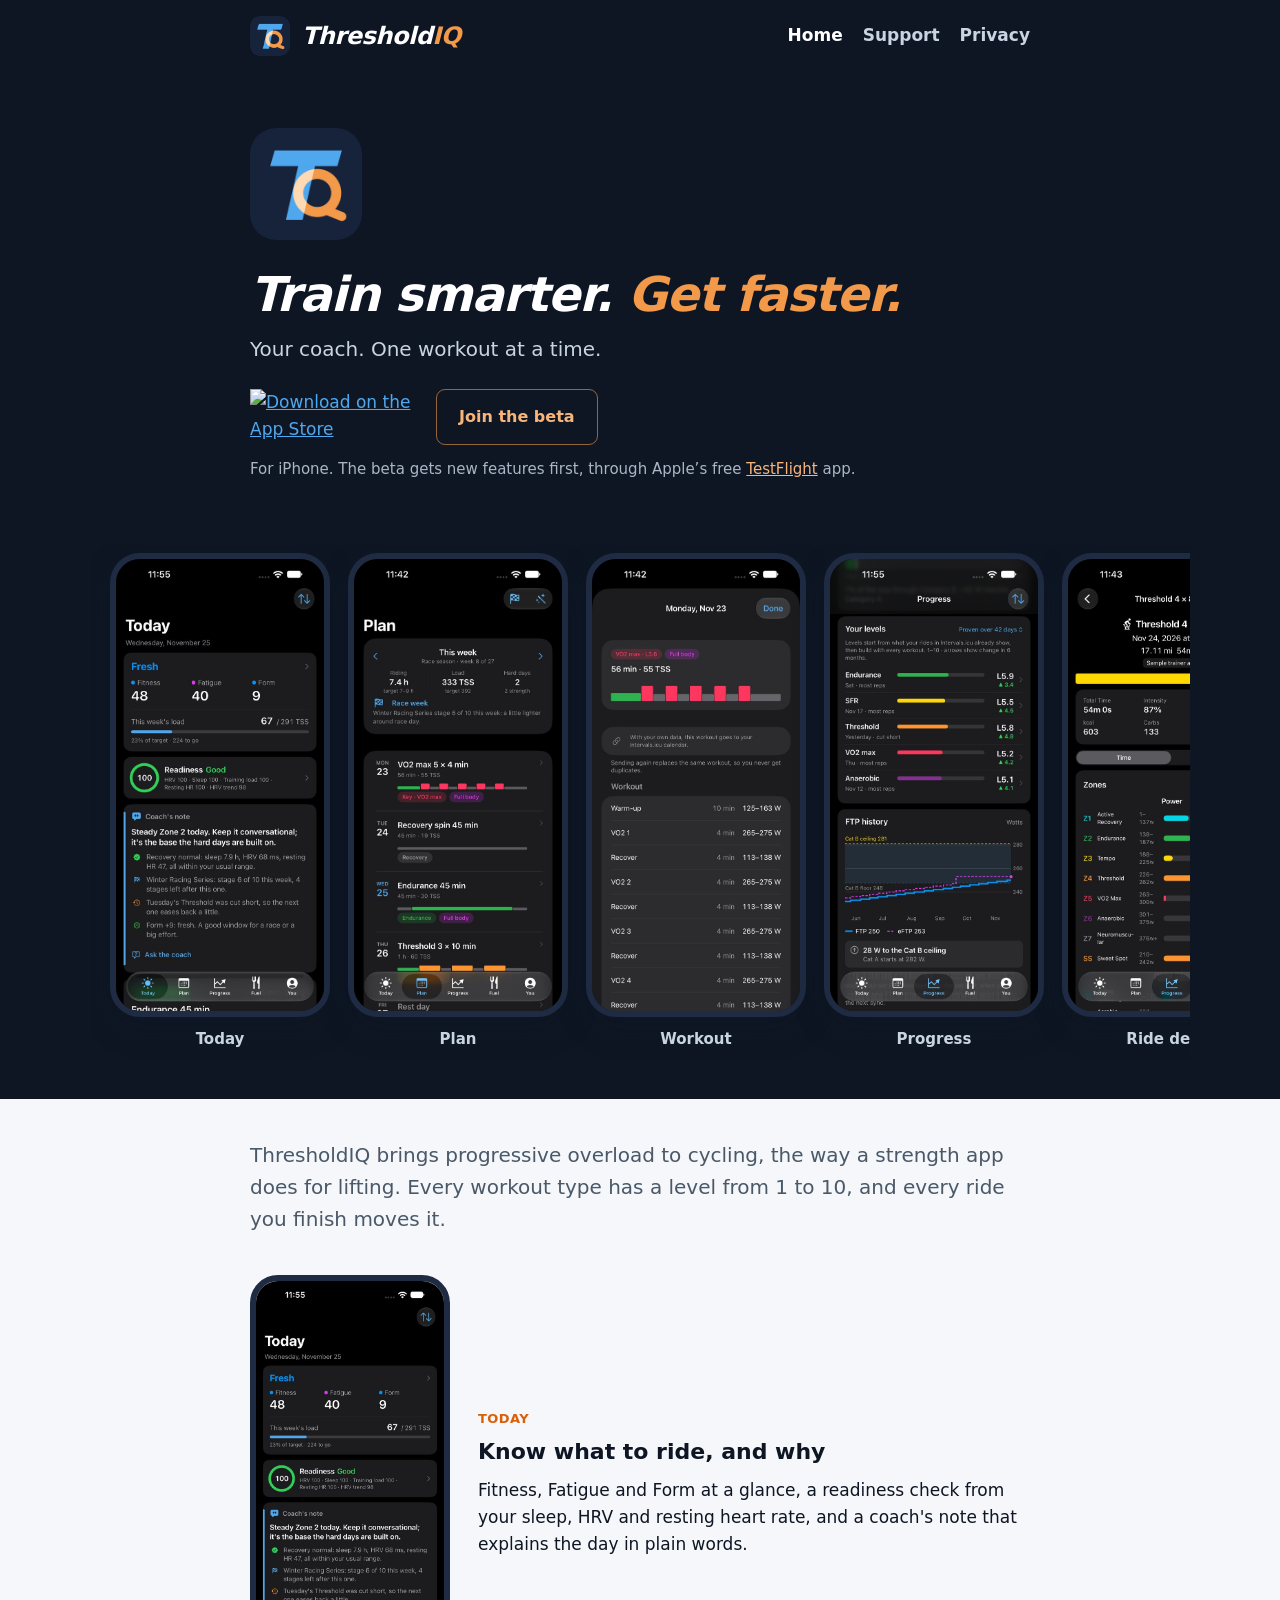
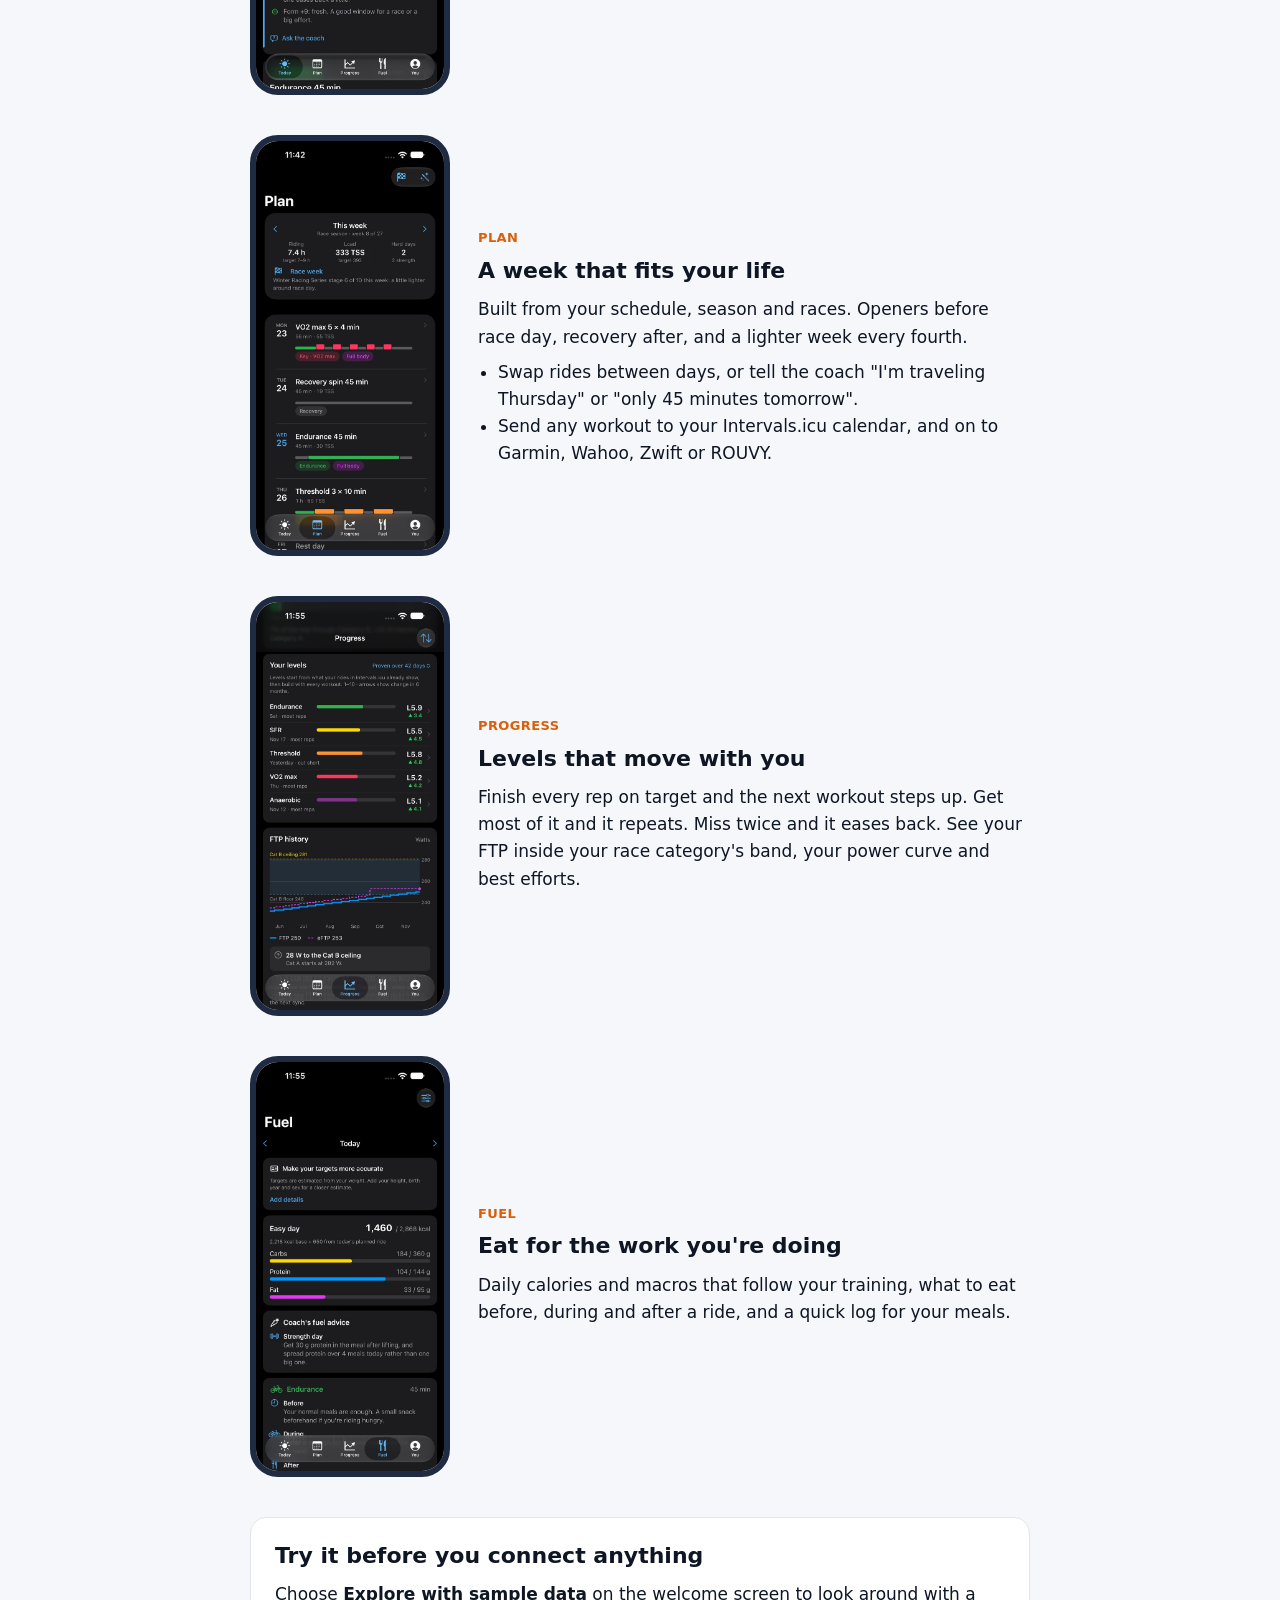
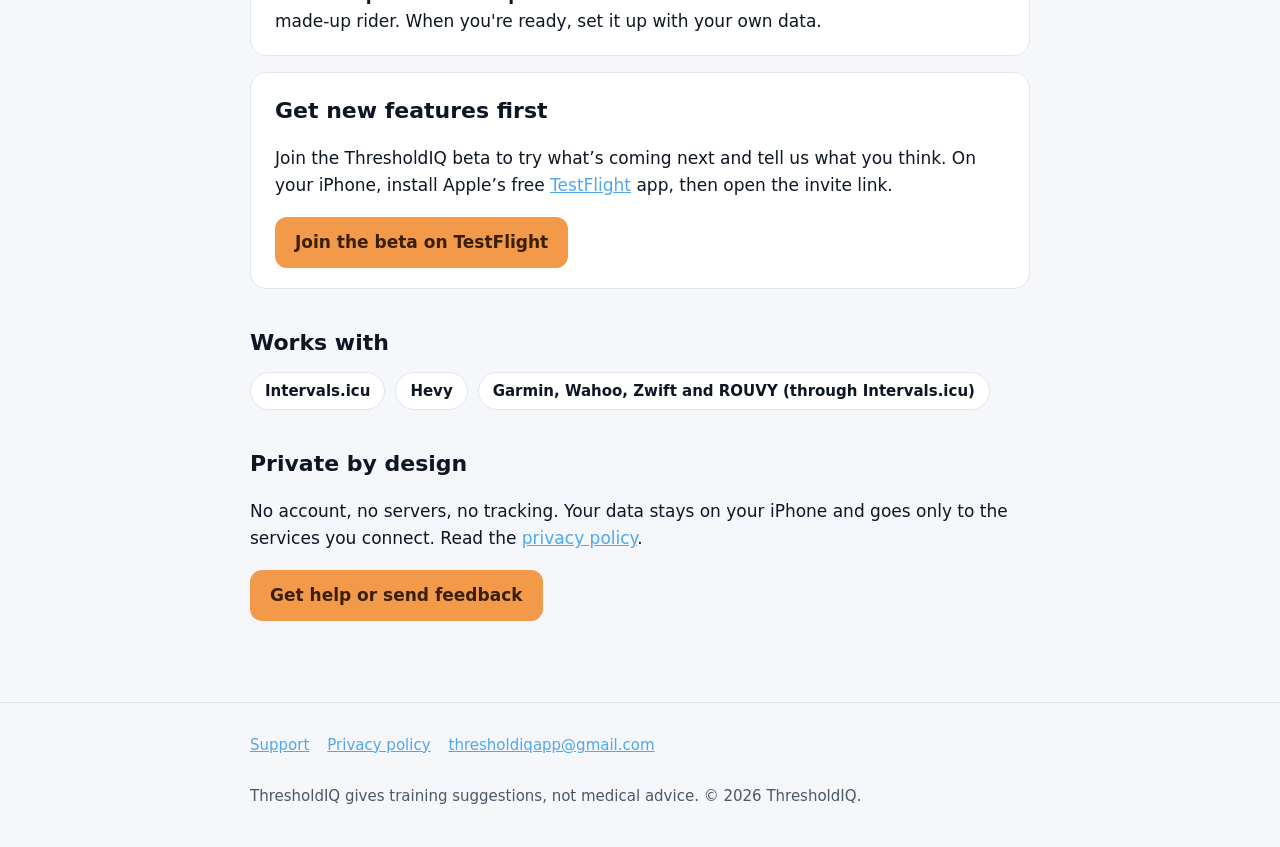
==== commit d105bfc3: "App Store badge keeps Apple's shape (icon styling no longer applies); beta button matches its corner" ====
--- a/index.html
+++ b/index.html
@@ -12,7 +12,7 @@
 <meta name="twitter:card" content="summary_large_image">
 <link rel="icon" href="assets/favicon.png">
 <link rel="apple-touch-icon" href="assets/apple-touch-icon.png">
-<link rel="stylesheet" href="assets/site.css?v=1.3.4">
+<link rel="stylesheet" href="assets/site.css?v=1.3.5">
 </head>
 <body>
 <a class="skip" href="#main">Skip to content</a>
--- a/assets/site.css
+++ b/assets/site.css
@@ -50,8 +50,8 @@
 /* 1.3: App Store badge and beta link */
 .get{display:flex;flex-wrap:wrap;align-items:center;gap:14px 18px;margin-top:24px}
 .get .appstore{display:flex}
-.get .appstore img{display:block;height:56px;width:auto}
-.get .beta{display:inline-flex;align-items:center;height:56px;padding:0 26px;border-radius:999px;border:1.5px solid rgba(242,153,74,.6);color:#F7B57A;font-weight:700;font-size:16px;text-decoration:none}
+.get .appstore img{display:block;height:56px;width:auto;margin:0;border-radius:0}
+.get .beta{display:inline-flex;align-items:center;height:56px;padding:0 22px;border-radius:9px;border:1.5px solid rgba(242,153,74,.6);color:#F7B57A;font-weight:700;font-size:16px;text-decoration:none}
 .get .beta:hover{background:rgba(242,153,74,.16);color:#F7B57A}
 .hero .fine{font-size:15px;color:#AAB6C5;margin-top:12px}
 .hero .fine a{color:#F7B57A}
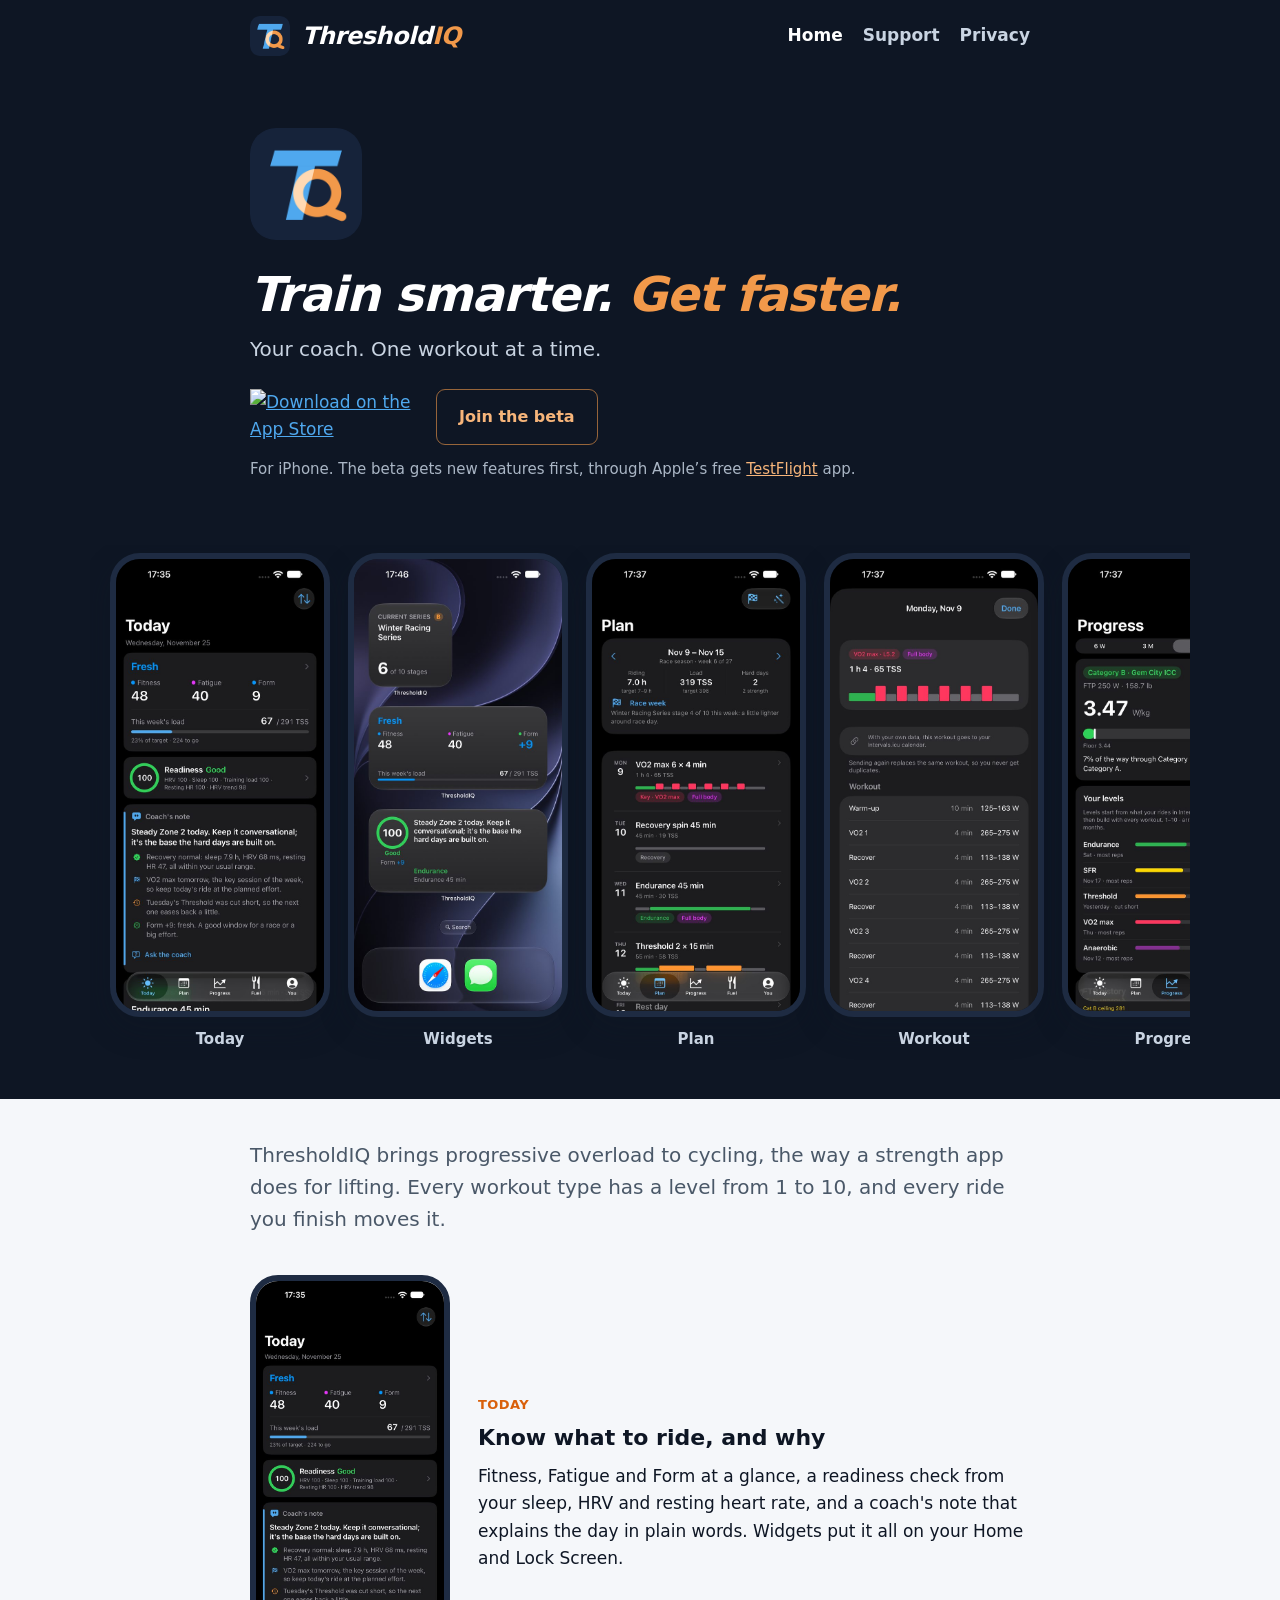
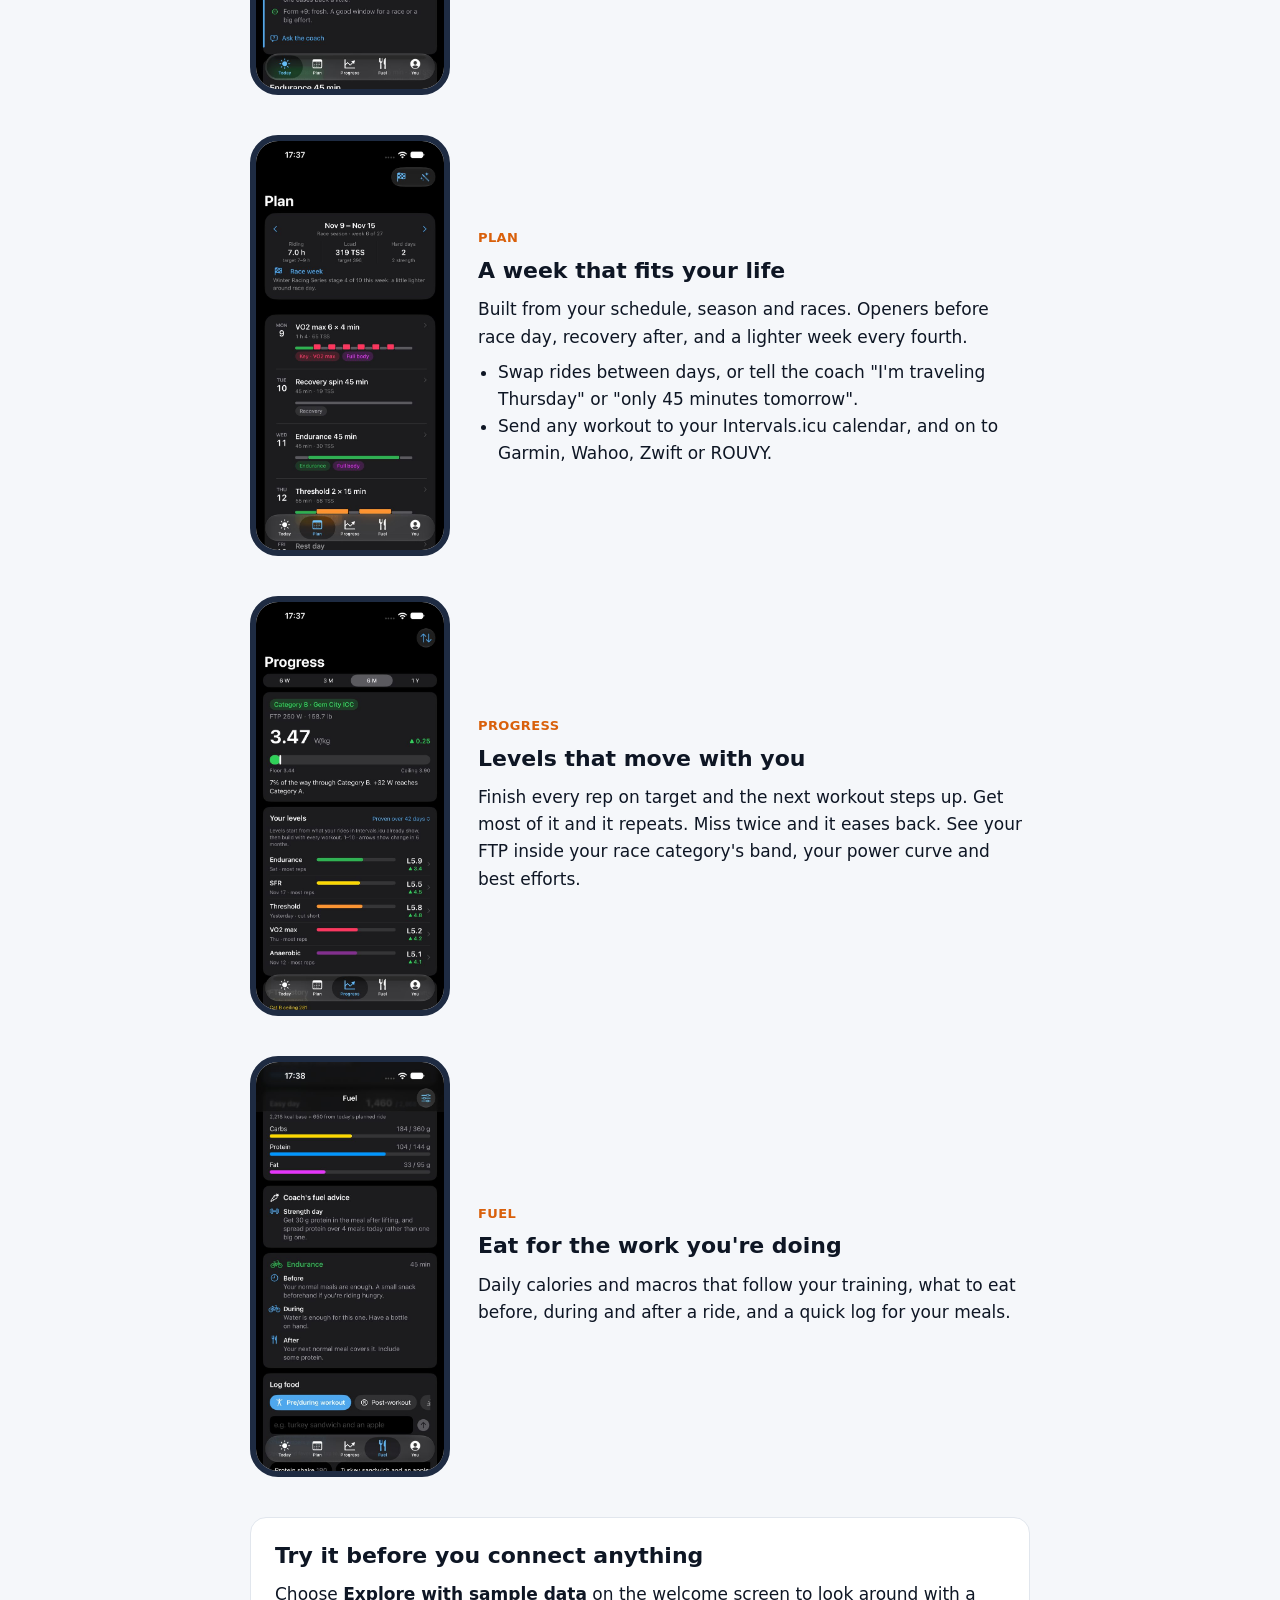
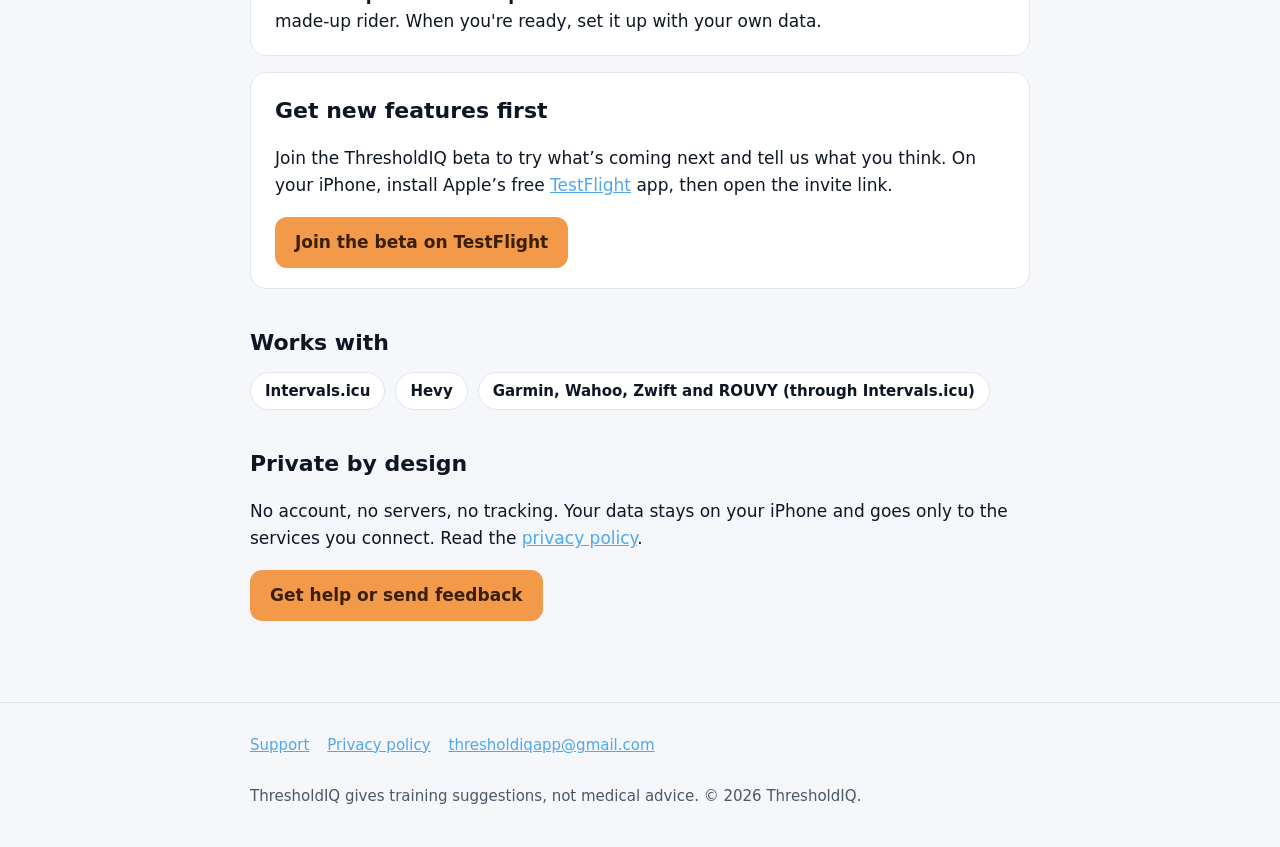
==== commit bf693cf1: "New 1.4 screenshots (sample rider) and a Widgets screenshot; widgets mentioned on Today Co-Authored-" ====
--- a/index.html
+++ b/index.html
@@ -12,7 +12,7 @@
 <meta name="twitter:card" content="summary_large_image">
 <link rel="icon" href="assets/favicon.png">
 <link rel="apple-touch-icon" href="assets/apple-touch-icon.png">
-<link rel="stylesheet" href="assets/site.css?v=1.3.5">
+<link rel="stylesheet" href="assets/site.css?v=1.3.6">
 </head>
 <body>
 <a class="skip" href="#main">Skip to content</a>
@@ -33,12 +33,13 @@
 
 <section class="strip" aria-label="Screenshots">
 <div class="shots">
-<figure><img src="assets/screens/today.jpg" alt="Today: Fitness 48, Fatigue 40, Form +9, readiness 100 (good) and the coach's note" width="220" loading="lazy"><figcaption>Today</figcaption></figure>
-<figure><img src="assets/screens/plan.jpg" alt="Plan: the week's workouts day by day" width="220" loading="lazy"><figcaption>Plan</figcaption></figure>
-<figure><img src="assets/screens/workout.jpg" alt="A planned workout with its intervals and watt targets" width="220" loading="lazy"><figcaption>Workout</figcaption></figure>
-<figure><img src="assets/screens/progress.jpg" alt="Progress: workout levels around L5 and FTP history with eFTP and the category ceiling" width="220" loading="lazy"><figcaption>Progress</figcaption></figure>
+<figure><img src="assets/screens/today.jpg" alt="Today: Fresh form, Fitness 48, Fatigue 40, readiness 100 (good) and the coach's note" width="220" loading="lazy"><figcaption>Today</figcaption></figure>
+<figure><img src="assets/screens/widgets.jpg" alt="Home Screen widgets: current race series stage, Fitness and Form, and today's readiness and workout" width="220" loading="lazy"><figcaption>Widgets</figcaption></figure>
+<figure><img src="assets/screens/plan.jpg" alt="Plan: a race week with riding hours, load target and the week's workouts" width="220" loading="lazy"><figcaption>Plan</figcaption></figure>
+<figure><img src="assets/screens/workout.jpg" alt="A VO2 max workout with its intervals and watt targets" width="220" loading="lazy"><figcaption>Workout</figcaption></figure>
+<figure><img src="assets/screens/progress.jpg" alt="Progress: 3.47 W/kg in Category B with floor and ceiling, and workout levels around L5" width="220" loading="lazy"><figcaption>Progress</figcaption></figure>
 <figure><img src="assets/screens/ride-detail.jpg" alt="A ride's details with zones and charts" width="220" loading="lazy"><figcaption>Ride detail</figcaption></figure>
-<figure><img src="assets/screens/fuel.jpg" alt="Fuel: an easy day's calories and macros so far, with the coach's fuel advice" width="220" loading="lazy"><figcaption>Fuel</figcaption></figure>
+<figure><img src="assets/screens/fuel.jpg" alt="Fuel: carbs, protein and fat for the day, the coach's fuel advice and the food log" width="220" loading="lazy"><figcaption>Fuel</figcaption></figure>
 </div>
 </section>
 
@@ -48,7 +49,7 @@
 <div class="feature">
 <img src="assets/screens/today.jpg" alt="" loading="lazy">
 <div><span class="pill">Today</span><h2>Know what to ride, and why</h2>
-<p>Fitness, Fatigue and Form at a glance, a readiness check from your sleep, HRV and resting heart rate, and a coach's note that explains the day in plain words.</p></div>
+<p>Fitness, Fatigue and Form at a glance, a readiness check from your sleep, HRV and resting heart rate, and a coach's note that explains the day in plain words. Widgets put it all on your Home and Lock Screen.</p></div>
 </div>
 
 <div class="feature">
--- a/assets/site.css
+++ b/assets/site.css
@@ -57,3 +57,5 @@
 .hero .fine a{color:#F7B57A}
 /* Footer links: keep each on one line, with room to tap */
 footer.site a{display:inline-block;white-space:nowrap;margin:0 18px 6px 0;padding:6px 0}
+/* Keep "Get faster." together; the headline breaks between the two sentences */
+.hero h1 span{white-space:nowrap}
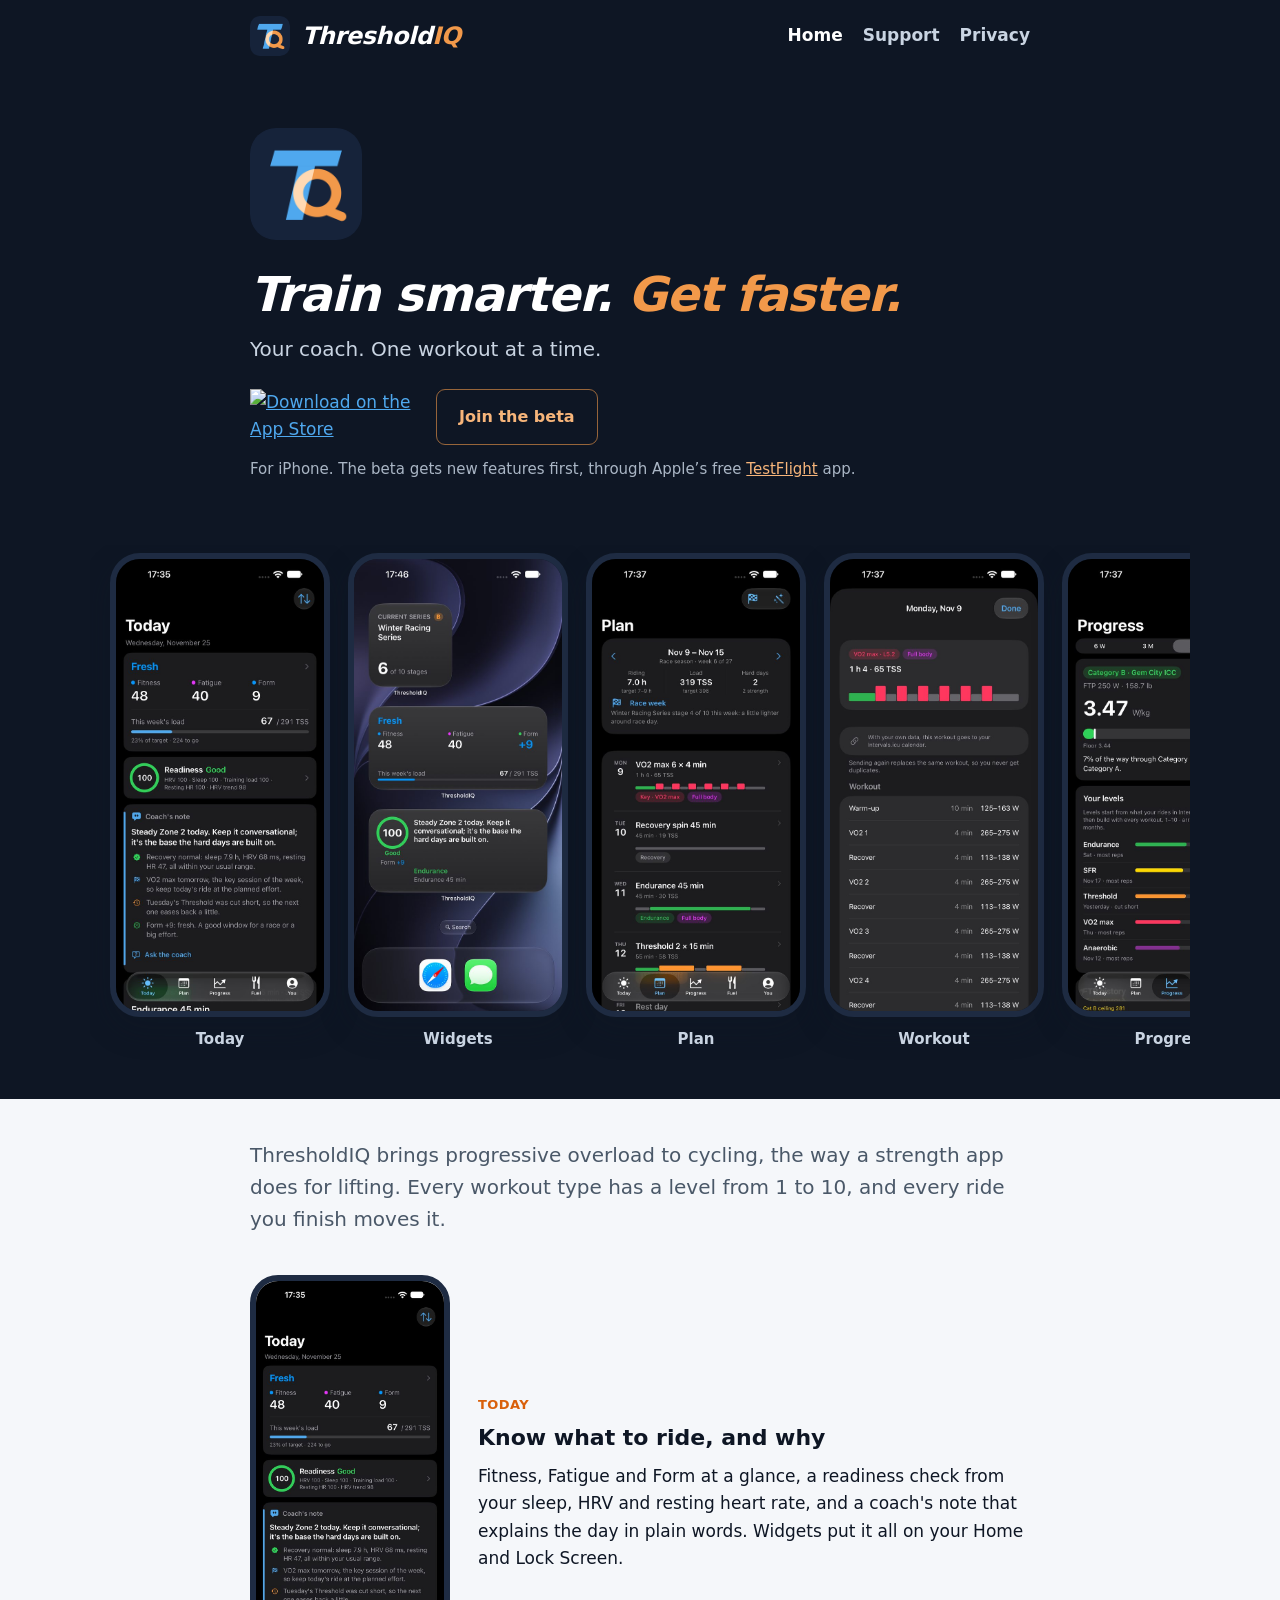
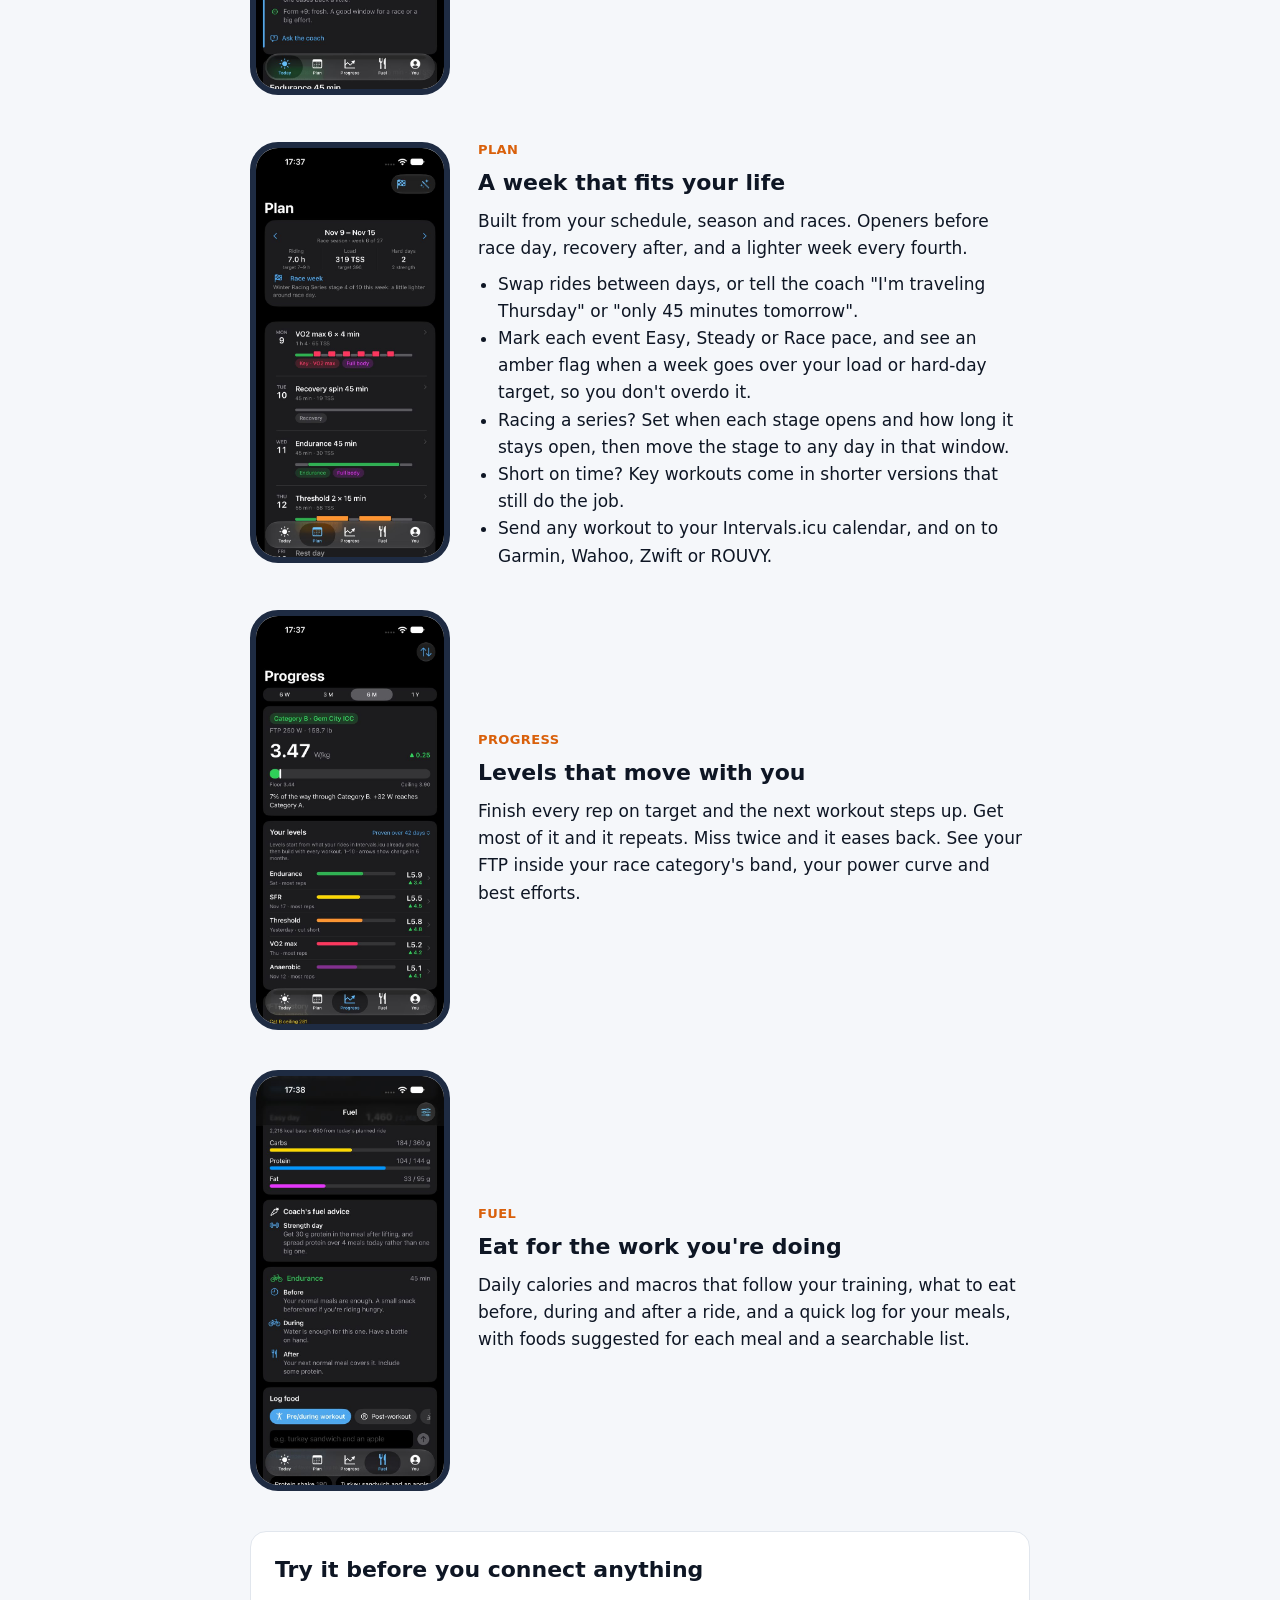
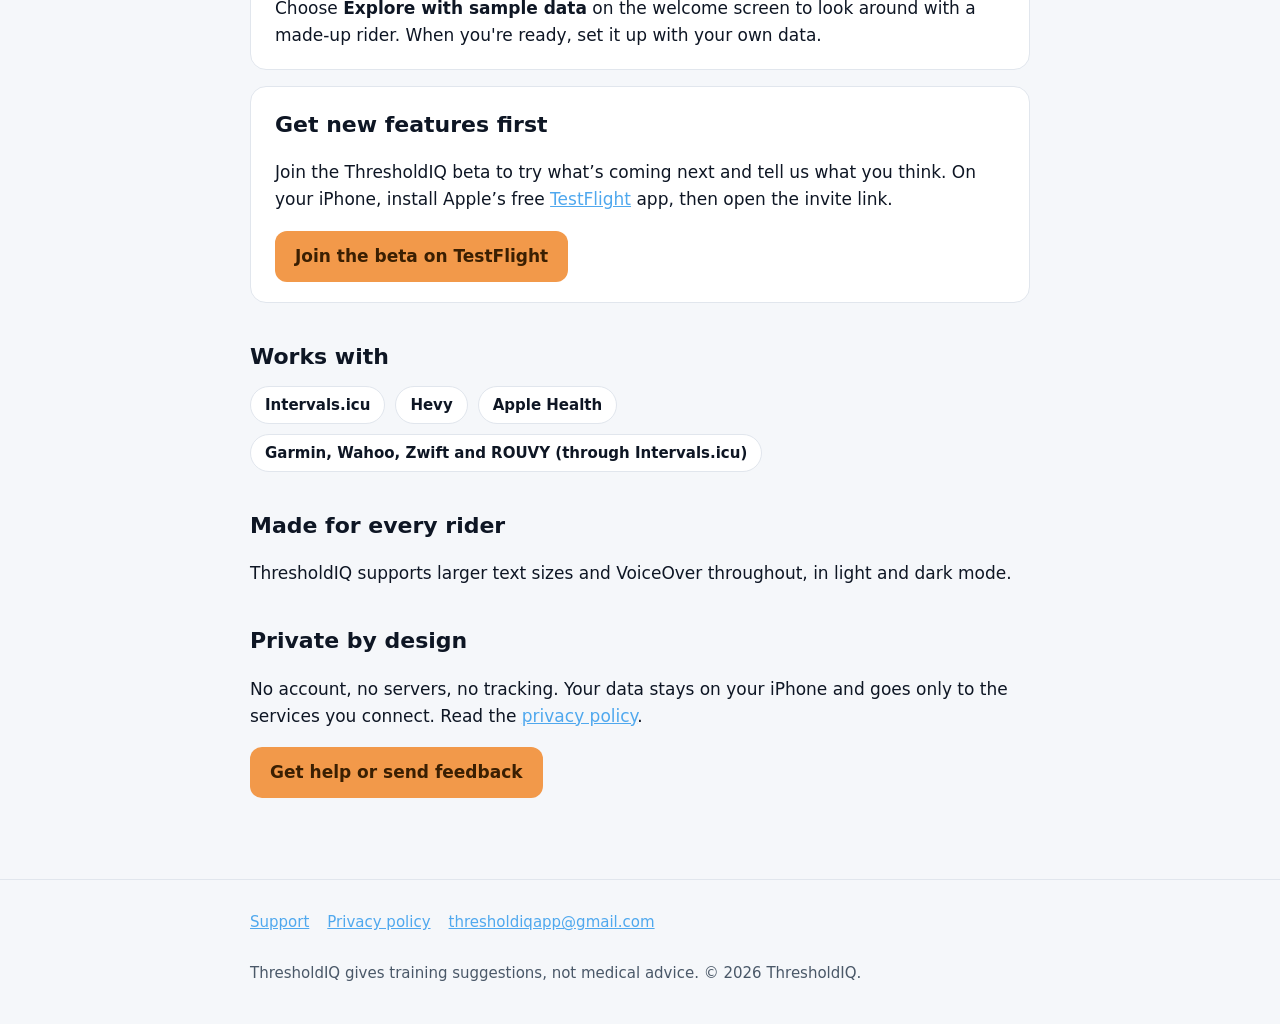
==== commit d6da49d3: "1.5 and 1.6 on the site: event effort and over-target flag, series stage windows, short key workouts" ====
--- a/index.html
+++ b/index.html
@@ -4,7 +4,7 @@
 <meta charset="utf-8">
 <meta name="viewport" content="width=device-width, initial-scale=1">
 <title>ThresholdIQ — Train smarter. Get faster.</title>
-<meta name="description" content="Progressive overload for cycling. Every workout type has a level, and every ride you finish moves it. Works with Intervals.icu and Hevy.">
+<meta name="description" content="Progressive overload for cycling. Every workout type has a level, and every ride you finish moves it. Works with Intervals.icu, Hevy and Apple Health.">
 <meta property="og:title" content="ThresholdIQ — Train smarter. Get faster.">
 <meta property="og:description" content="Progressive overload for cycling. Your coach, one workout at a time.">
 <meta property="og:image" content="https://chadritchie.github.io/thresholdiq-site/assets/og-image.png">
@@ -57,6 +57,9 @@
 <div><span class="pill">Plan</span><h2>A week that fits your life</h2>
 <p>Built from your schedule, season and races. Openers before race day, recovery after, and a lighter week every fourth.</p>
 <ul><li>Swap rides between days, or tell the coach "I'm traveling Thursday" or "only 45 minutes tomorrow".</li>
+<li>Mark each event Easy, Steady or Race pace, and see an amber flag when a week goes over your load or hard-day target, so you don't overdo it.</li>
+<li>Racing a series? Set when each stage opens and how long it stays open, then move the stage to any day in that window.</li>
+<li>Short on time? Key workouts come in shorter versions that still do the job.</li>
 <li>Send any workout to your Intervals.icu calendar, and on to Garmin, Wahoo, Zwift or ROUVY.</li></ul></div>
 </div>
 
@@ -69,7 +72,7 @@
 <div class="feature">
 <img src="assets/screens/fuel.jpg" alt="" loading="lazy">
 <div><span class="pill">Fuel</span><h2>Eat for the work you're doing</h2>
-<p>Daily calories and macros that follow your training, what to eat before, during and after a ride, and a quick log for your meals.</p></div>
+<p>Daily calories and macros that follow your training, what to eat before, during and after a ride, and a quick log for your meals, with foods suggested for each meal and a searchable list.</p></div>
 </div>
 
 <div class="card">
@@ -84,7 +87,10 @@
 </div>
 
 <h2>Works with</h2>
-<div class="works"><span>Intervals.icu</span><span>Hevy</span><span>Garmin, Wahoo, Zwift and ROUVY (through Intervals.icu)</span></div>
+<div class="works"><span>Intervals.icu</span><span>Hevy</span><span>Apple Health</span><span>Garmin, Wahoo, Zwift and ROUVY (through Intervals.icu)</span></div>
+
+<h2>Made for every rider</h2>
+<p>ThresholdIQ supports larger text sizes and VoiceOver throughout, in light and dark mode.</p>
 
 <h2>Private by design</h2>
 <p>No account, no servers, no tracking. Your data stays on your iPhone and goes only to the services you connect. Read the <a href="privacy/">privacy policy</a>.</p>
